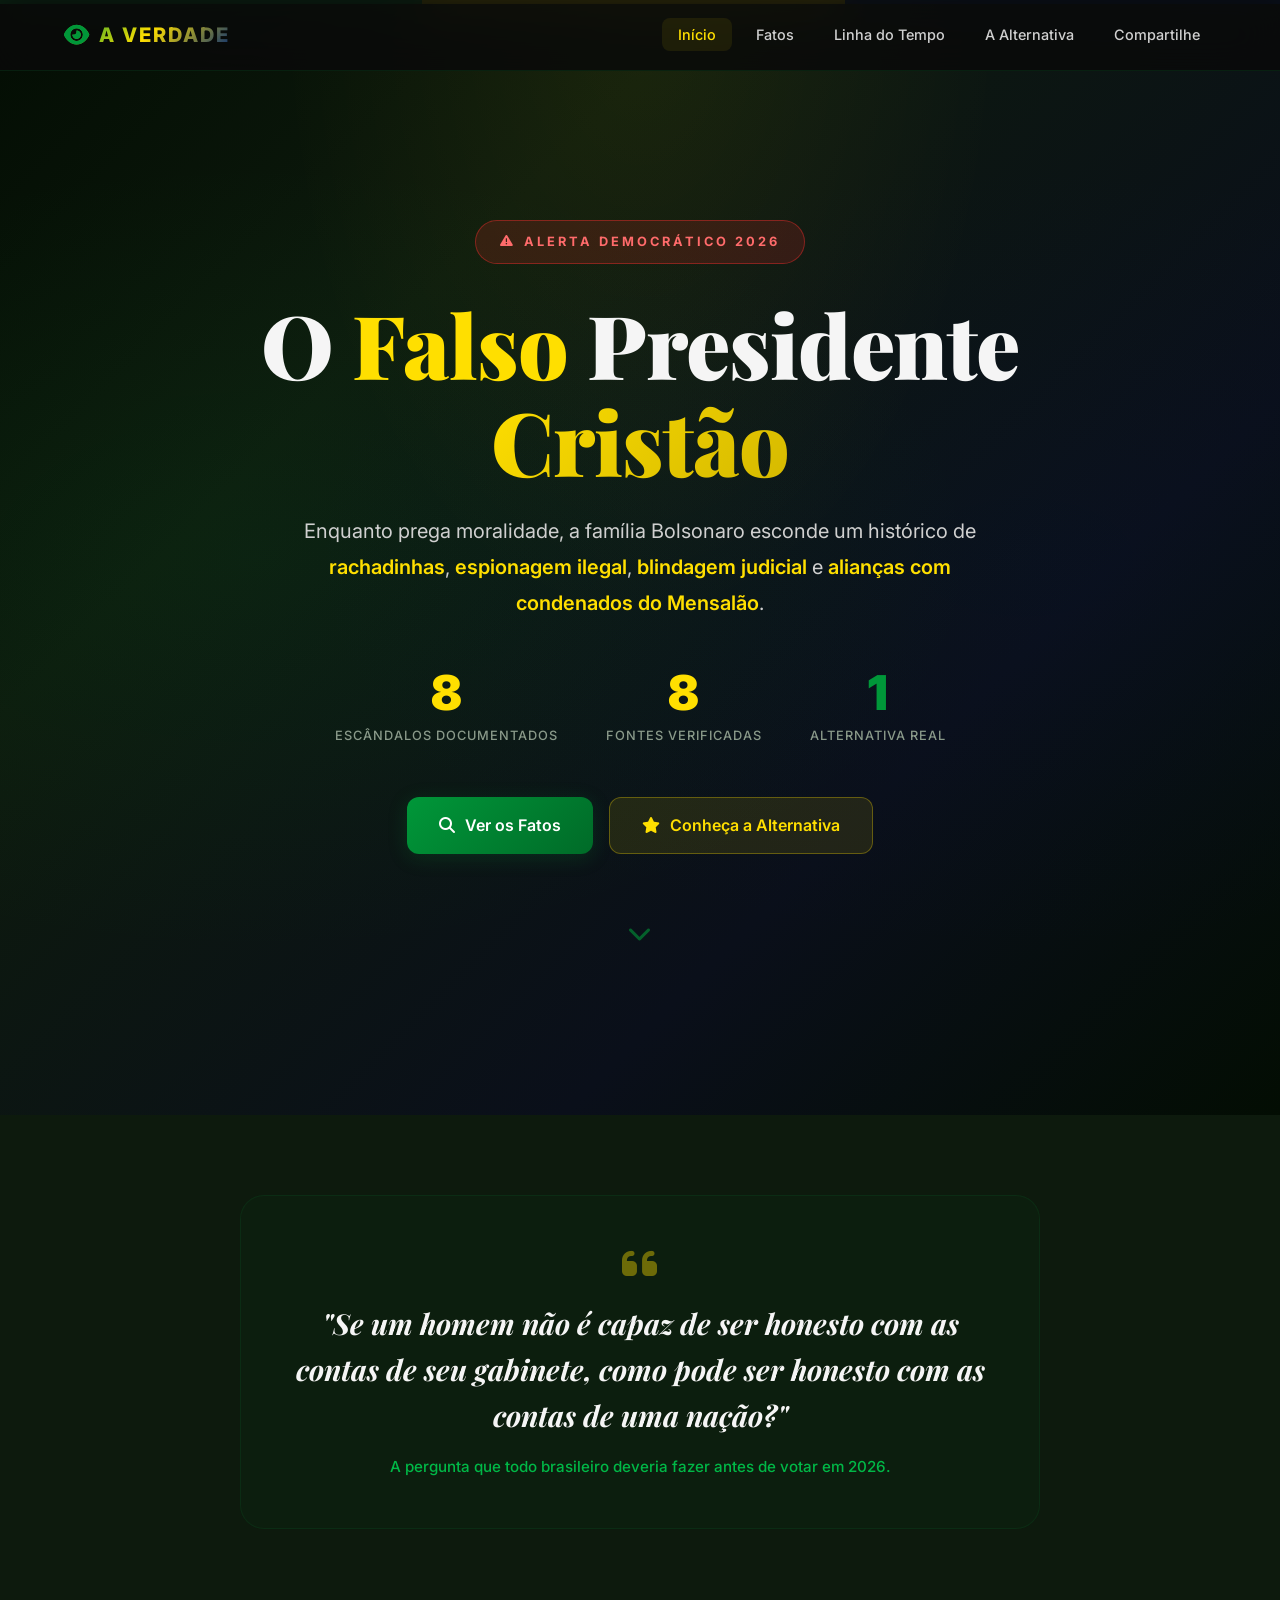
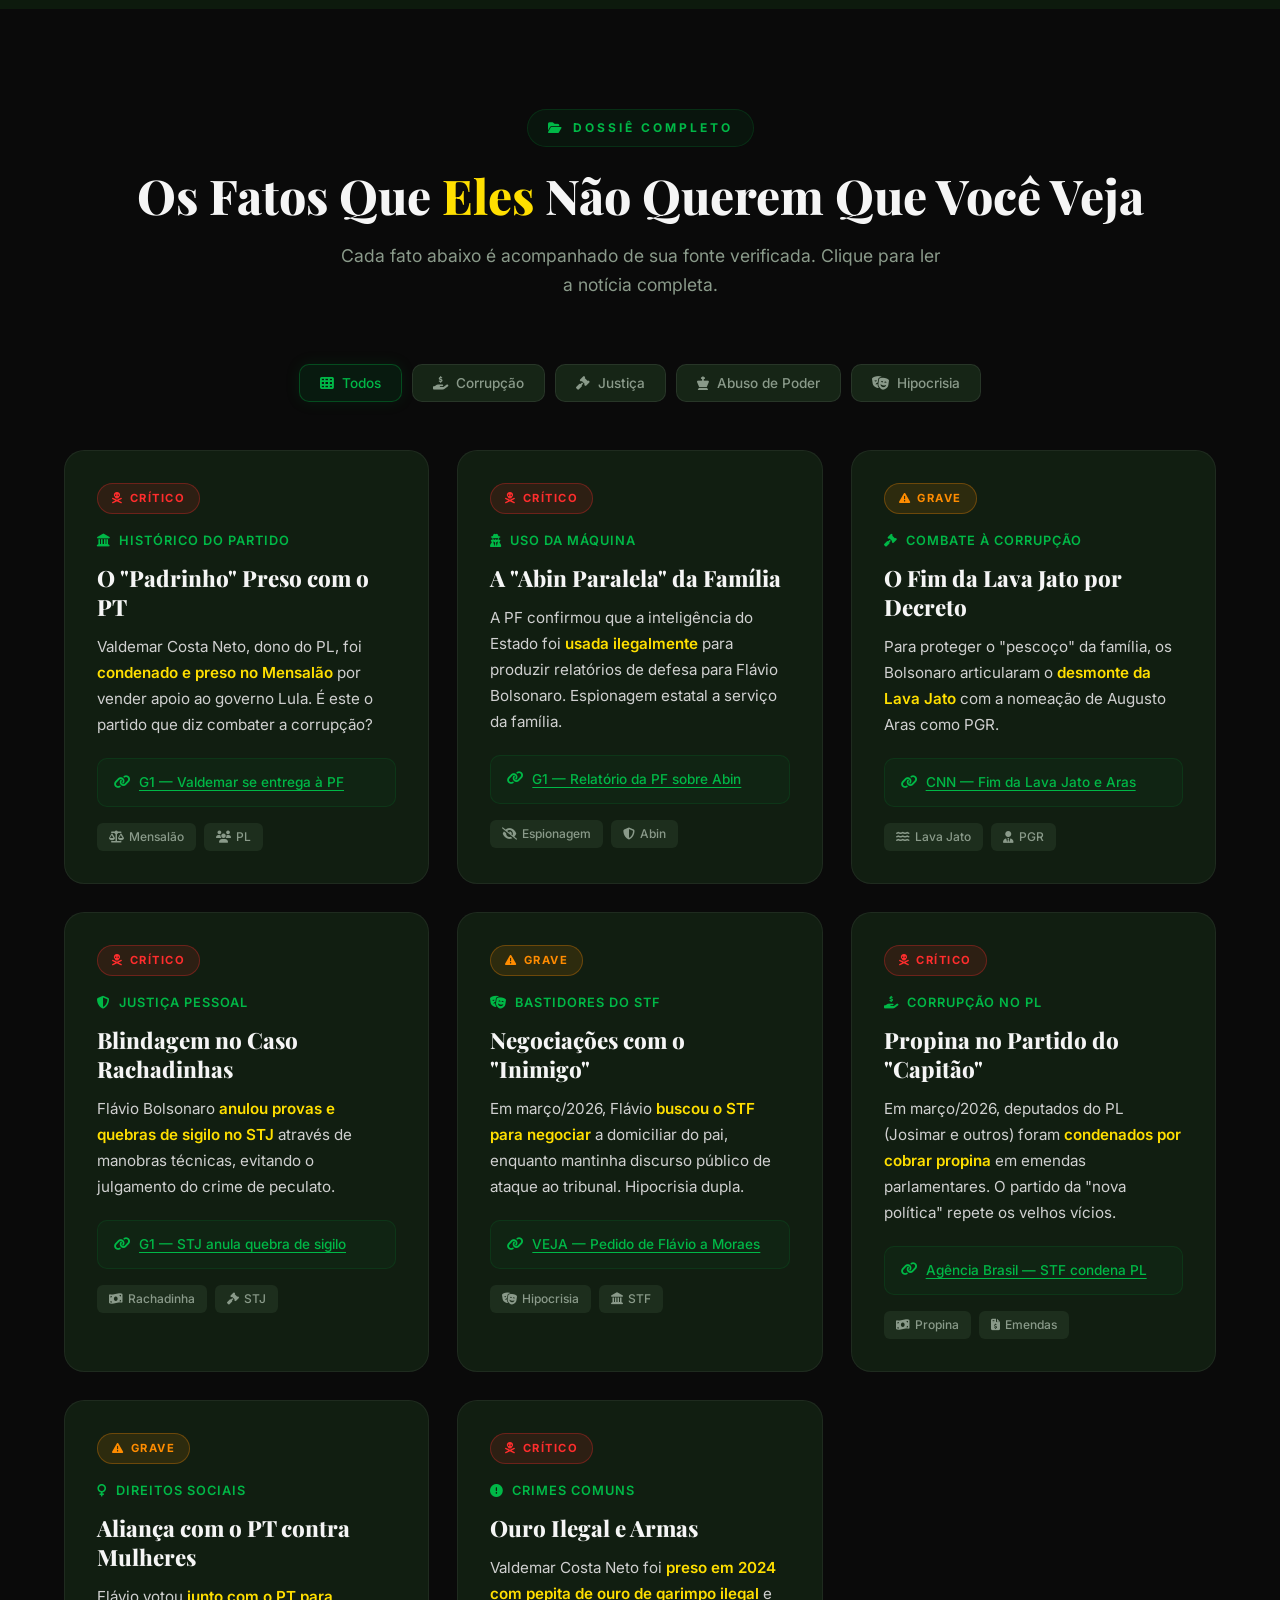
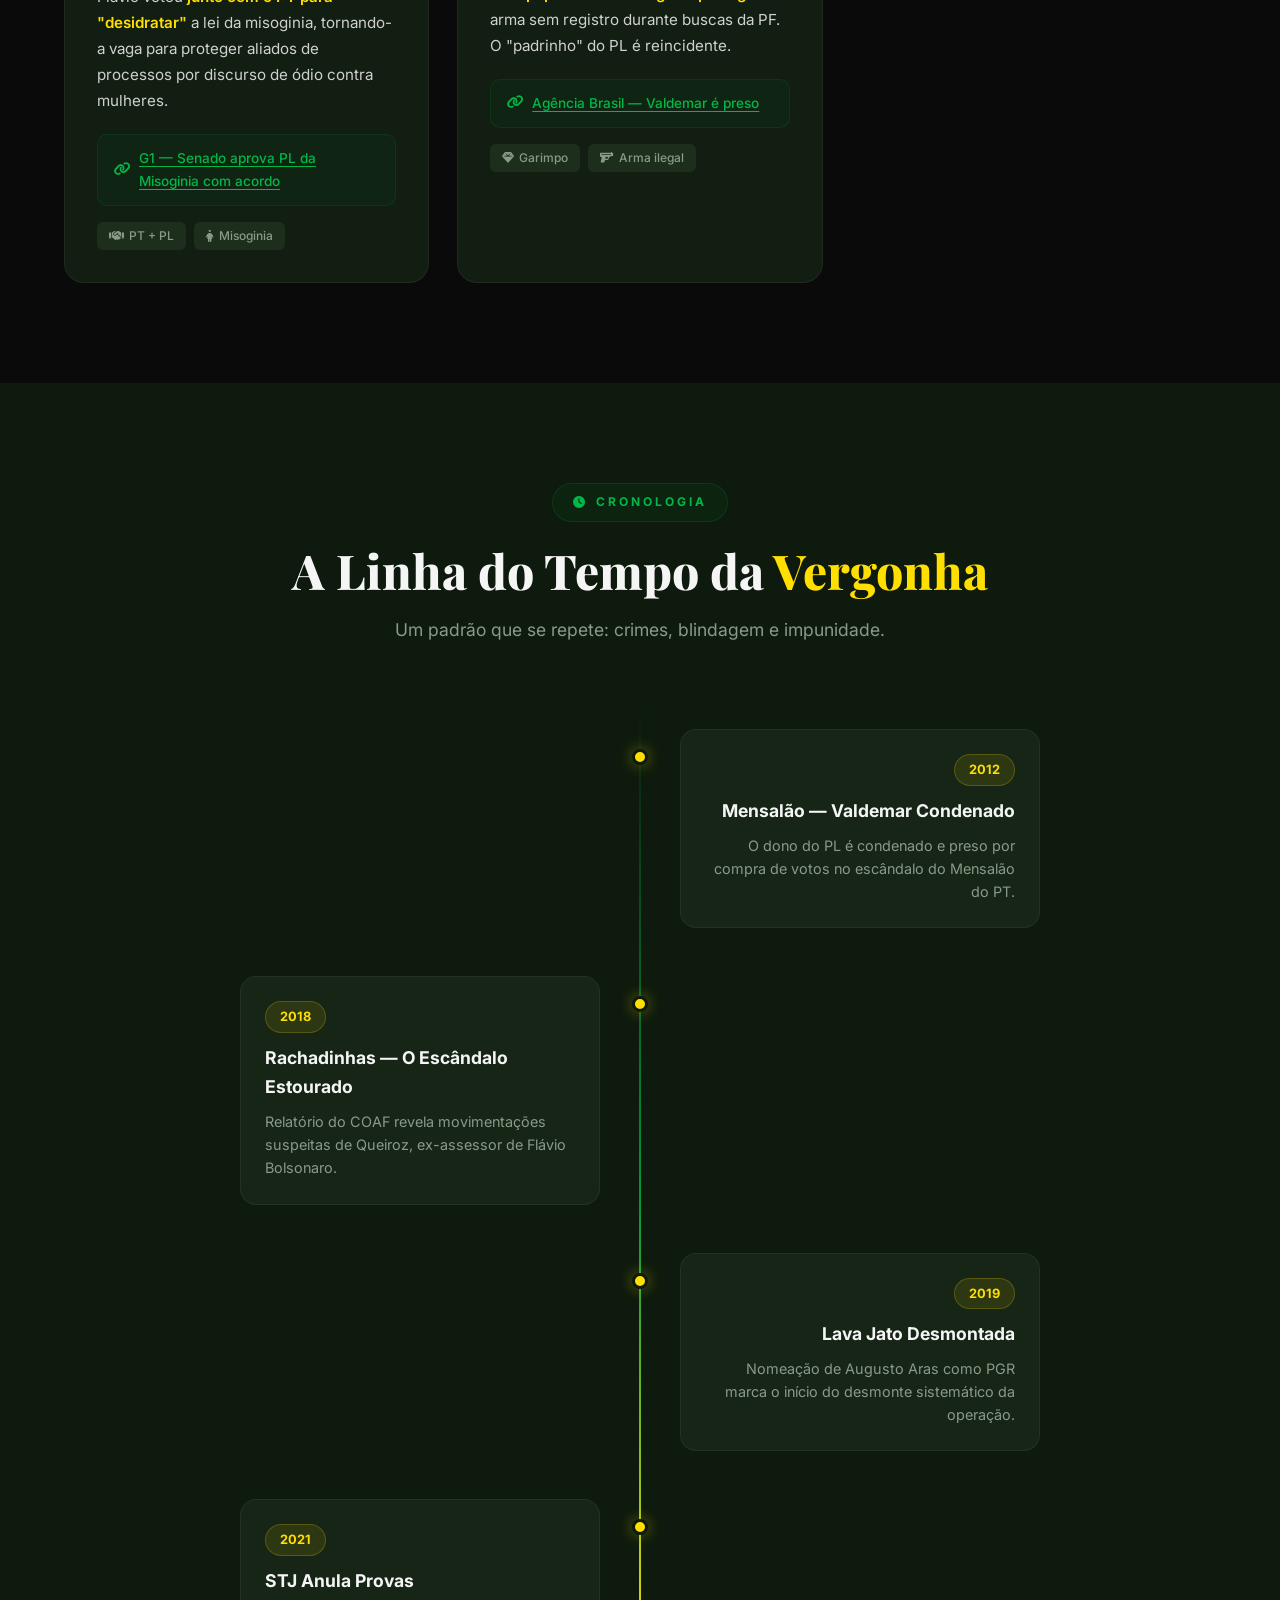
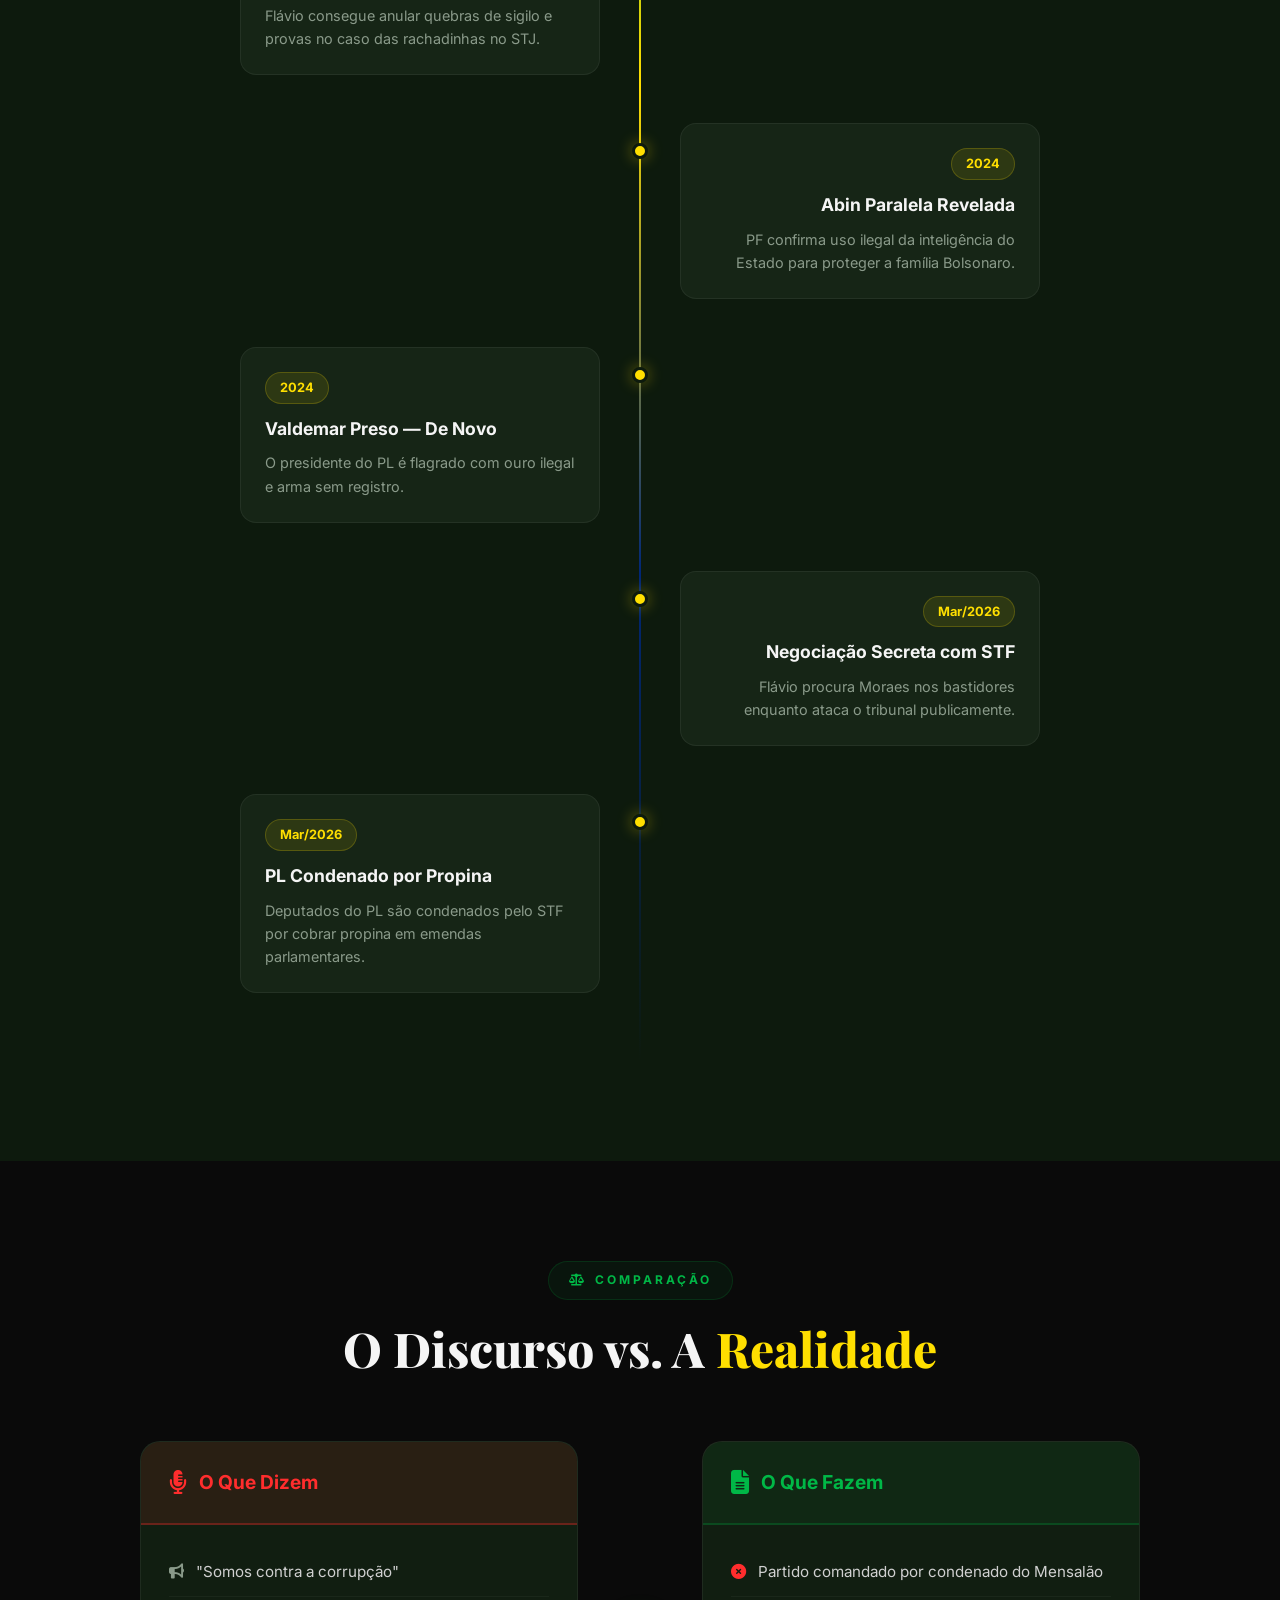
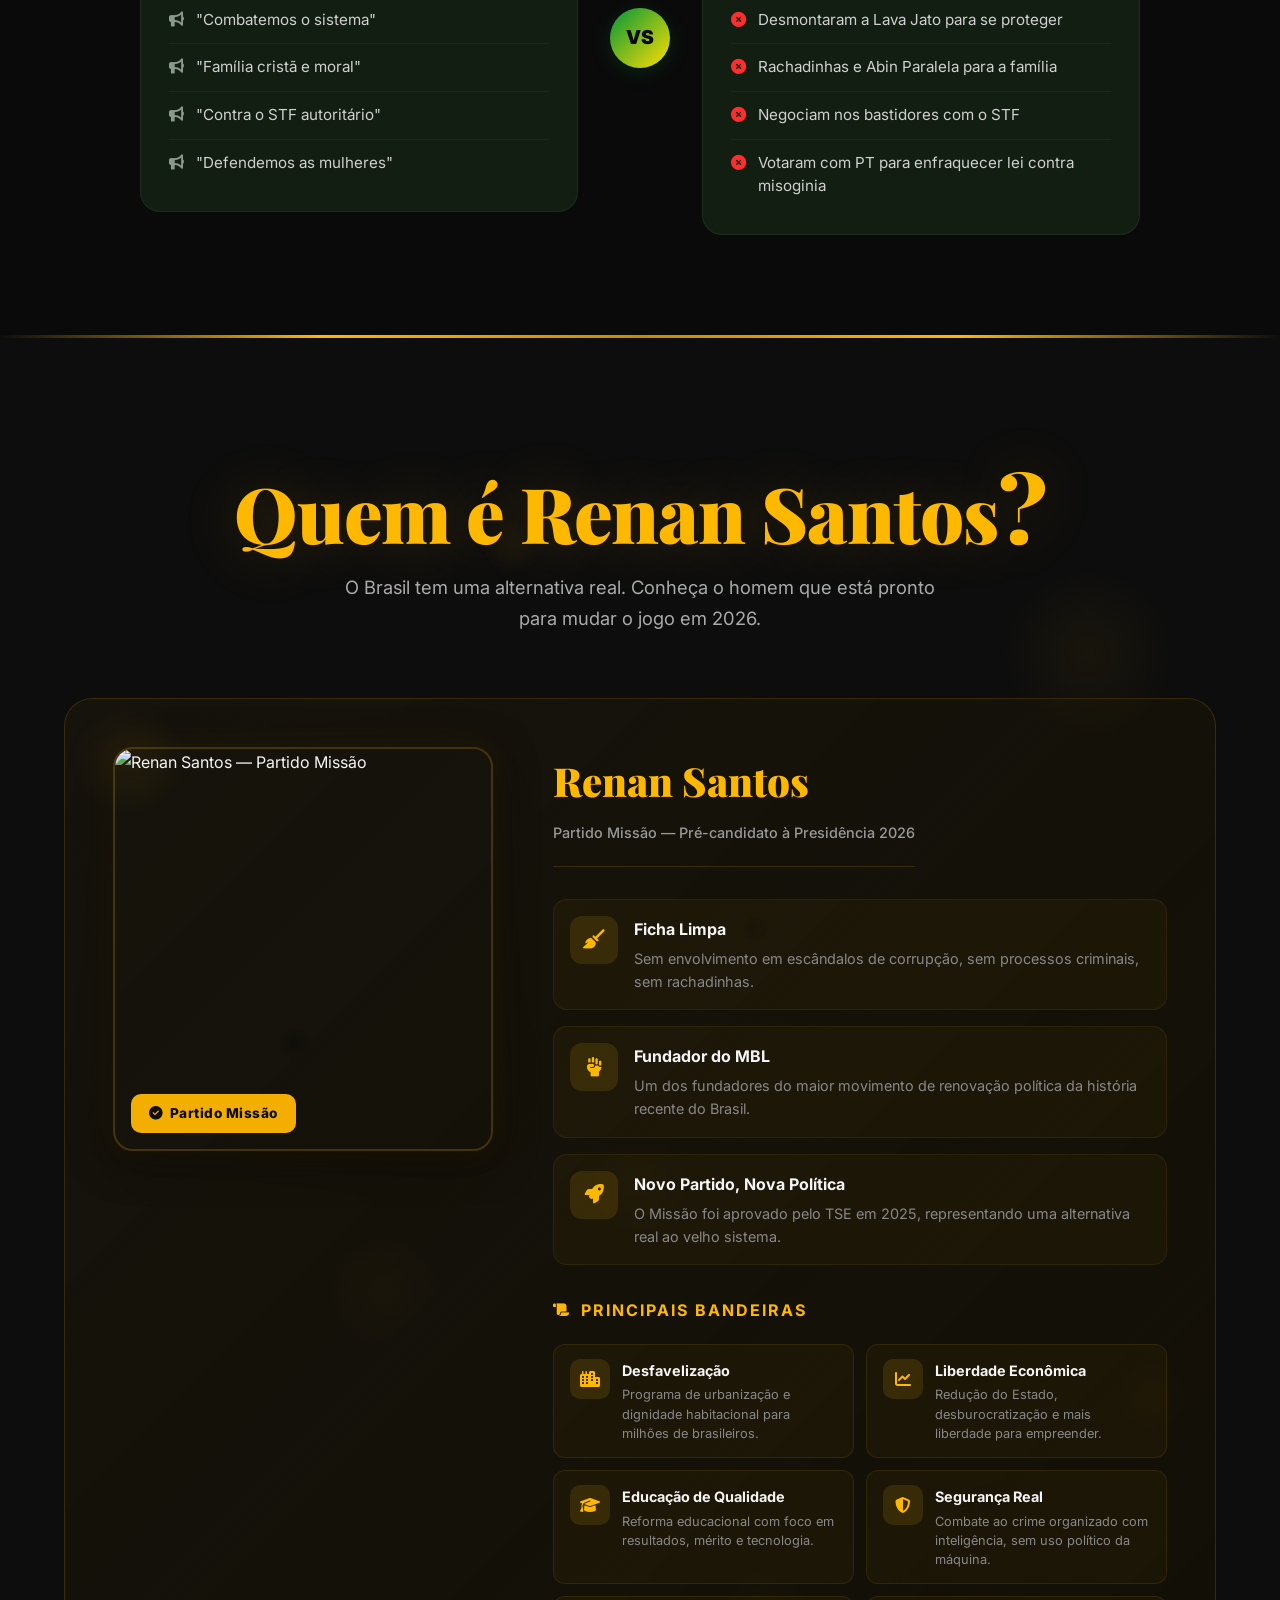
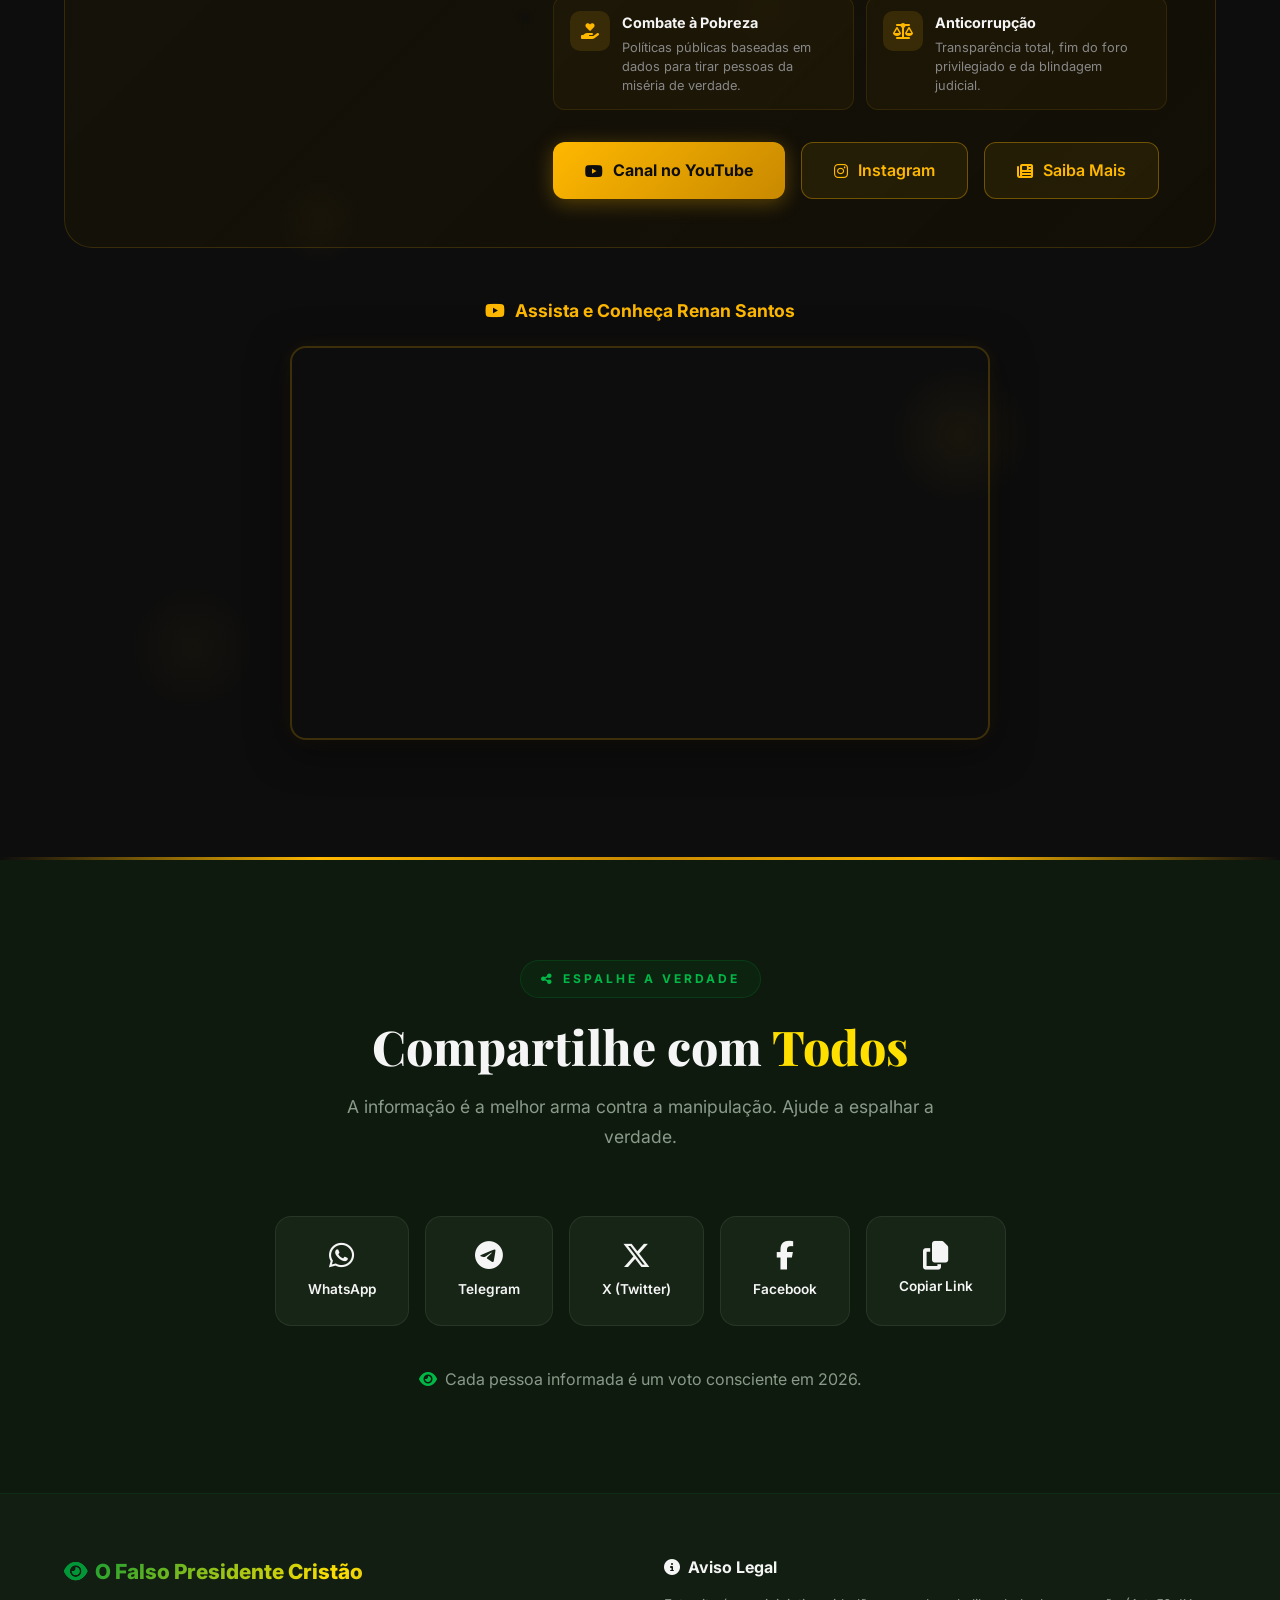
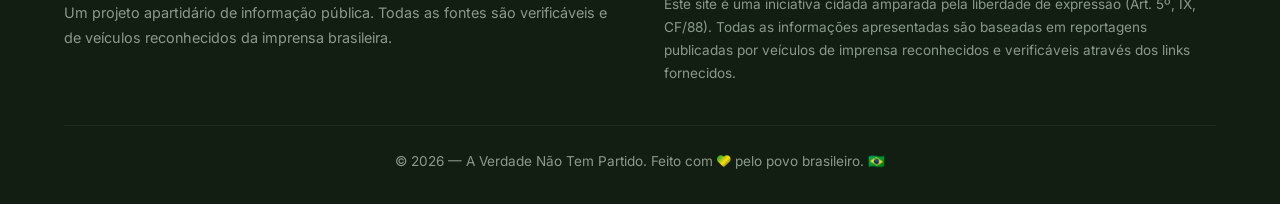
==== index.html @ 155a8fd6 "Add files via upload" ====
<!DOCTYPE html>
<html lang="pt-BR">
<head>
    <meta charset="UTF-8">
    <meta name="viewport" content="width=device-width, initial-scale=1.0">
    <title>O Falso Presidente Cristão — A Verdade sobre Flávio Bolsonaro</title>
    <meta name="description" content="Conheça os fatos, notícias e inconsistências de Flávio Bolsonaro. Descubra a alternativa real para 2026.">
    
    <!-- Fonts -->
    <link rel="preconnect" href="https://fonts.googleapis.com">
    <link rel="preconnect" href="https://fonts.gstatic.com" crossorigin>
    <link href="https://fonts.googleapis.com/css2?family=Inter:wght@300;400;500;600;700;800;900&family=Playfair+Display:wght@700;800;900&display=swap" rel="stylesheet">
    
    <!-- Font Awesome -->
    <link rel="stylesheet" href="https://cdn.jsdelivr.net/npm/@fortawesome/fontawesome-free@6.4.0/css/all.min.css">
    
    <!-- AOS Animations -->
    <link rel="stylesheet" href="https://cdn.jsdelivr.net/npm/aos@2.3.4/dist/aos.css">
    
    <link rel="stylesheet" href="css/style.css">
</head>
<body>

    <!-- NAVBAR -->
    <nav id="navbar">
        <div class="nav-container">
            <a href="#hero" class="nav-logo">
                <i class="fas fa-eye"></i> A VERDADE
            </a>
            <button class="nav-toggle" id="navToggle" aria-label="Menu">
                <span></span><span></span><span></span>
            </button>
            <ul class="nav-links" id="navLinks">
                <li><a href="#hero">Início</a></li>
                <li><a href="#fatos">Fatos</a></li>
                <li><a href="#timeline">Linha do Tempo</a></li>
                <li><a href="#alternativa">A Alternativa</a></li>
                <li><a href="#compartilhe">Compartilhe</a></li>
            </ul>
        </div>
    </nav>

    <!-- HERO -->
    <section id="hero">
        <div class="hero-overlay"></div>
        <div class="hero-particles" id="particles"></div>
        <div class="hero-content" data-aos="fade-up" data-aos-duration="1000">
            <span class="hero-badge">
                <i class="fas fa-exclamation-triangle"></i> ALERTA DEMOCRÁTICO 2026
            </span>
            <h1 class="hero-title">
                O <span class="highlight">Falso</span> Presidente<br>
                <span class="highlight-alt">Cristão</span>
            </h1>
            <p class="hero-subtitle">
                Enquanto prega moralidade, a família Bolsonaro esconde um histórico de 
                <strong>rachadinhas</strong>, <strong>espionagem ilegal</strong>, <strong>blindagem judicial</strong> 
                e <strong>alianças com condenados do Mensalão</strong>.
            </p>
            <div class="hero-stats">
                <div class="stat-item" data-aos="fade-up" data-aos-delay="200">
                    <span class="stat-number" data-count="8">0</span>
                    <span class="stat-label">Escândalos Documentados</span>
                </div>
                <div class="stat-item" data-aos="fade-up" data-aos-delay="400">
                    <span class="stat-number" data-count="8">0</span>
                    <span class="stat-label">Fontes Verificadas</span>
                </div>
                <div class="stat-item" data-aos="fade-up" data-aos-delay="600">
                    <span class="stat-number special">1</span>
                    <span class="stat-label">Alternativa Real</span>
                </div>
            </div>
            <div class="hero-cta">
                <a href="#fatos" class="btn btn-primary">
                    <i class="fas fa-search"></i> Ver os Fatos
                </a>
                <a href="#alternativa" class="btn btn-secondary">
                    <i class="fas fa-star"></i> Conheça a Alternativa
                </a>
            </div>
            <div class="scroll-indicator">
                <i class="fas fa-chevron-down"></i>
            </div>
        </div>
    </section>

    <!-- QUOTE / IMPACTO -->
    <section id="impacto" class="section-dark">
        <div class="container">
            <div class="impact-quote" data-aos="zoom-in">
                <i class="fas fa-quote-left quote-icon"></i>
                <blockquote>
                    "Se um homem não é capaz de ser honesto com as contas de seu gabinete, 
                    como pode ser honesto com as contas de uma nação?"
                </blockquote>
                <p class="quote-context">A pergunta que todo brasileiro deveria fazer antes de votar em 2026.</p>
            </div>
        </div>
    </section>

    <!-- FATOS / DENÚNCIAS -->
    <section id="fatos">
        <div class="container">
            <div class="section-header" data-aos="fade-up">
                <span class="section-tag"><i class="fas fa-folder-open"></i> DOSSIÊ COMPLETO</span>
                <h2 class="section-title">Os Fatos Que <span class="highlight">Eles</span> Não Querem Que Você Veja</h2>
                <p class="section-desc">Cada fato abaixo é acompanhado de sua fonte verificada. Clique para ler a notícia completa.</p>
            </div>

            <!-- Filtros -->
            <div class="filter-bar" data-aos="fade-up" data-aos-delay="100">
                <button class="filter-btn active" data-filter="all">
                    <i class="fas fa-th"></i> Todos
                </button>
                <button class="filter-btn" data-filter="corrupcao">
                    <i class="fas fa-hand-holding-usd"></i> Corrupção
                </button>
                <button class="filter-btn" data-filter="justica">
                    <i class="fas fa-gavel"></i> Justiça
                </button>
                <button class="filter-btn" data-filter="poder">
                    <i class="fas fa-chess-king"></i> Abuso de Poder
                </button>
                <button class="filter-btn" data-filter="hipocrisia">
                    <i class="fas fa-masks-theater"></i> Hipocrisia
                </button>
            </div>

            <!-- Cards de Notícias -->
            <div class="news-grid">

                <!-- Card 1 -->
                <article class="news-card" data-category="corrupcao" data-aos="fade-up" data-aos-delay="100">
                    <div class="card-severity severity-critical">
                        <i class="fas fa-skull-crossbones"></i> CRÍTICO
                    </div>
                    <div class="card-category">
                        <i class="fas fa-landmark"></i> Histórico do Partido
                    </div>
                    <h3 class="card-title">O "Padrinho" Preso com o PT</h3>
                    <p class="card-body">
                        Valdemar Costa Neto, dono do PL, foi <strong>condenado e preso no Mensalão</strong> 
                        por vender apoio ao governo Lula. É este o partido que diz combater a corrupção?
                    </p>
                    <div class="card-evidence">
                        <i class="fas fa-link"></i>
                        <a href="https://g1.globo.com/politica/mensalao/noticia/2013/11/valdemar-costa-neto-se-entrega-a-policia-federal.html" target="_blank" rel="noopener">
                            G1 — Valdemar se entrega à PF
                        </a>
                    </div>
                    <div class="card-footer">
                        <span class="card-tag"><i class="fas fa-balance-scale"></i> Mensalão</span>
                        <span class="card-tag"><i class="fas fa-users"></i> PL</span>
                    </div>
                </article>

                <!-- Card 2 -->
                <article class="news-card" data-category="poder" data-aos="fade-up" data-aos-delay="200">
                    <div class="card-severity severity-critical">
                        <i class="fas fa-skull-crossbones"></i> CRÍTICO
                    </div>
                    <div class="card-category">
                        <i class="fas fa-user-secret"></i> Uso da Máquina
                    </div>
                    <h3 class="card-title">A "Abin Paralela" da Família</h3>
                    <p class="card-body">
                        A PF confirmou que a inteligência do Estado foi <strong>usada ilegalmente</strong> 
                        para produzir relatórios de defesa para Flávio Bolsonaro. Espionagem estatal a serviço da família.
                    </p>
                    <div class="card-evidence">
                        <i class="fas fa-link"></i>
                        <a href="https://g1.globo.com/politica/noticia/2024/01/25/abin-paralela-pf-confirma-relatorio-sobre-flavio-bolsonaro.ghtml" target="_blank" rel="noopener">
                            G1 — Relatório da PF sobre Abin
                        </a>
                    </div>
                    <div class="card-footer">
                        <span class="card-tag"><i class="fas fa-eye-slash"></i> Espionagem</span>
                        <span class="card-tag"><i class="fas fa-shield-alt"></i> Abin</span>
                    </div>
                </article>

                <!-- Card 3 -->
                <article class="news-card" data-category="justica" data-aos="fade-up" data-aos-delay="300">
                    <div class="card-severity severity-high">
                        <i class="fas fa-exclamation-triangle"></i> GRAVE
                    </div>
                    <div class="card-category">
                        <i class="fas fa-gavel"></i> Combate à Corrupção
                    </div>
                    <h3 class="card-title">O Fim da Lava Jato por Decreto</h3>
                    <p class="card-body">
                        Para proteger o "pescoço" da família, os Bolsonaro articularam o 
                        <strong>desmonte da Lava Jato</strong> com a nomeação de Augusto Aras como PGR.
                    </p>
                    <div class="card-evidence">
                        <i class="fas fa-link"></i>
                        <a href="https://www.cnnbrasil.com.br/politica/lava-jato-augusto-aras-fim-operacao/" target="_blank" rel="noopener">
                            CNN — Fim da Lava Jato e Aras
                        </a>
                    </div>
                    <div class="card-footer">
                        <span class="card-tag"><i class="fas fa-water"></i> Lava Jato</span>
                        <span class="card-tag"><i class="fas fa-user-tie"></i> PGR</span>
                    </div>
                </article>

                <!-- Card 4 -->
                <article class="news-card" data-category="justica" data-aos="fade-up" data-aos-delay="100">
                    <div class="card-severity severity-critical">
                        <i class="fas fa-skull-crossbones"></i> CRÍTICO
                    </div>
                    <div class="card-category">
                        <i class="fas fa-shield-alt"></i> Justiça Pessoal
                    </div>
                    <h3 class="card-title">Blindagem no Caso Rachadinhas</h3>
                    <p class="card-body">
                        Flávio Bolsonaro <strong>anulou provas e quebras de sigilo no STJ</strong> 
                        através de manobras técnicas, evitando o julgamento do crime de peculato.
                    </p>
                    <div class="card-evidence">
                        <i class="fas fa-link"></i>
                        <a href="https://g1.globo.com/politica/noticia/2021/06/stj-anula-quebra-de-sigilo-bancario-de-flavio-bolsonaro.ghtml" target="_blank" rel="noopener">
                            G1 — STJ anula quebra de sigilo
                        </a>
                    </div>
                    <div class="card-footer">
                        <span class="card-tag"><i class="fas fa-money-bill-wave"></i> Rachadinha</span>
                        <span class="card-tag"><i class="fas fa-gavel"></i> STJ</span>
                    </div>
                </article>

                <!-- Card 5 -->
                <article class="news-card" data-category="hipocrisia" data-aos="fade-up" data-aos-delay="200">
                    <div class="card-severity severity-high">
                        <i class="fas fa-exclamation-triangle"></i> GRAVE
                    </div>
                    <div class="card-category">
                        <i class="fas fa-theater-masks"></i> Bastidores do STF
                    </div>
                    <h3 class="card-title">Negociações com o "Inimigo"</h3>
                    <p class="card-body">
                        Em março/2026, Flávio <strong>buscou o STF para negociar</strong> a domiciliar do pai, 
                        enquanto mantinha discurso público de ataque ao tribunal. Hipocrisia dupla.
                    </p>
                    <div class="card-evidence">
                        <i class="fas fa-link"></i>
                        <a href="https://veja.abril.com.br/politica/flavio-bolsonaro-pedido-moraes-domiciliar" target="_blank" rel="noopener">
                            VEJA — Pedido de Flávio a Moraes
                        </a>
                    </div>
                    <div class="card-footer">
                        <span class="card-tag"><i class="fas fa-masks-theater"></i> Hipocrisia</span>
                        <span class="card-tag"><i class="fas fa-landmark"></i> STF</span>
                    </div>
                </article>

                <!-- Card 6 -->
                <article class="news-card" data-category="corrupcao" data-aos="fade-up" data-aos-delay="300">
                    <div class="card-severity severity-critical">
                        <i class="fas fa-skull-crossbones"></i> CRÍTICO
                    </div>
                    <div class="card-category">
                        <i class="fas fa-hand-holding-usd"></i> Corrupção no PL
                    </div>
                    <h3 class="card-title">Propina no Partido do "Capitão"</h3>
                    <p class="card-body">
                        Em março/2026, deputados do PL (Josimar e outros) foram <strong>condenados por cobrar propina</strong> 
                        em emendas parlamentares. O partido da "nova política" repete os velhos vícios.
                    </p>
                    <div class="card-evidence">
                        <i class="fas fa-link"></i>
                        <a href="https://agenciabrasil.ebc.com.br/politica/noticia/2026-03/stf-condena-deputados-pl-propina" target="_blank" rel="noopener">
                            Agência Brasil — STF condena PL
                        </a>
                    </div>
                    <div class="card-footer">
                        <span class="card-tag"><i class="fas fa-money-bill-wave"></i> Propina</span>
                        <span class="card-tag"><i class="fas fa-file-invoice-dollar"></i> Emendas</span>
                    </div>
                </article>

                <!-- Card 7 -->
                <article class="news-card" data-category="hipocrisia" data-aos="fade-up" data-aos-delay="100">
                    <div class="card-severity severity-high">
                        <i class="fas fa-exclamation-triangle"></i> GRAVE
                    </div>
                    <div class="card-category">
                        <i class="fas fa-venus"></i> Direitos Sociais
                    </div>
                    <h3 class="card-title">Aliança com o PT contra Mulheres</h3>
                    <p class="card-body">
                        Flávio votou <strong>junto com o PT para "desidratar"</strong> a lei da misoginia, 
                        tornando-a vaga para proteger aliados de processos por discurso de ódio contra mulheres.
                    </p>
                    <div class="card-evidence">
                        <i class="fas fa-link"></i>
                        <a href="https://g1.globo.com/politica/noticia/2026/03/senado-aprova-pl-misoginia-acordo.ghtml" target="_blank" rel="noopener">
                            G1 — Senado aprova PL da Misoginia com acordo
                        </a>
                    </div>
                    <div class="card-footer">
                        <span class="card-tag"><i class="fas fa-handshake"></i> PT + PL</span>
                        <span class="card-tag"><i class="fas fa-female"></i> Misoginia</span>
                    </div>
                </article>

                <!-- Card 8 -->
                <article class="news-card" data-category="corrupcao" data-aos="fade-up" data-aos-delay="200">
                    <div class="card-severity severity-critical">
                        <i class="fas fa-skull-crossbones"></i> CRÍTICO
                    </div>
                    <div class="card-category">
                        <i class="fas fa-exclamation-circle"></i> Crimes Comuns
                    </div>
                    <h3 class="card-title">Ouro Ilegal e Armas</h3>
                    <p class="card-body">
                        Valdemar Costa Neto foi <strong>preso em 2024 com pepita de ouro de garimpo ilegal</strong> 
                        e arma sem registro durante buscas da PF. O "padrinho" do PL é reincidente.
                    </p>
                    <div class="card-evidence">
                        <i class="fas fa-link"></i>
                        <a href="https://agenciabrasil.ebc.com.br/politica/noticia/2024/valdemar-costa-neto-preso-ouro-arma" target="_blank" rel="noopener">
                            Agência Brasil — Valdemar é preso
                        </a>
                    </div>
                    <div class="card-footer">
                        <span class="card-tag"><i class="fas fa-gem"></i> Garimpo</span>
                        <span class="card-tag"><i class="fas fa-gun"></i> Arma ilegal</span>
                    </div>
                </article>

            </div>
        </div>
    </section>

    <!-- LINHA DO TEMPO -->
    <section id="timeline" class="section-dark">
        <div class="container">
            <div class="section-header" data-aos="fade-up">
                <span class="section-tag"><i class="fas fa-clock"></i> CRONOLOGIA</span>
                <h2 class="section-title">A Linha do Tempo da <span class="highlight">Vergonha</span></h2>
                <p class="section-desc">Um padrão que se repete: crimes, blindagem e impunidade.</p>
            </div>

            <div class="timeline">
                <div class="timeline-item" data-aos="fade-right">
                    <div class="timeline-marker"></div>
                    <div class="timeline-content">
                        <span class="timeline-date">2012</span>
                        <h4>Mensalão — Valdemar Condenado</h4>
                        <p>O dono do PL é condenado e preso por compra de votos no escândalo do Mensalão do PT.</p>
                    </div>
                </div>
                <div class="timeline-item" data-aos="fade-left">
                    <div class="timeline-marker"></div>
                    <div class="timeline-content">
                        <span class="timeline-date">2018</span>
                        <h4>Rachadinhas — O Escândalo Estourado</h4>
                        <p>Relatório do COAF revela movimentações suspeitas de Queiroz, ex-assessor de Flávio Bolsonaro.</p>
                    </div>
                </div>
                <div class="timeline-item" data-aos="fade-right">
                    <div class="timeline-marker"></div>
                    <div class="timeline-content">
                        <span class="timeline-date">2019</span>
                        <h4>Lava Jato Desmontada</h4>
                        <p>Nomeação de Augusto Aras como PGR marca o início do desmonte sistemático da operação.</p>
                    </div>
                </div>
                <div class="timeline-item" data-aos="fade-left">
                    <div class="timeline-marker"></div>
                    <div class="timeline-content">
                        <span class="timeline-date">2021</span>
                        <h4>STJ Anula Provas</h4>
                        <p>Flávio consegue anular quebras de sigilo e provas no caso das rachadinhas no STJ.</p>
                    </div>
                </div>
                <div class="timeline-item" data-aos="fade-right">
                    <div class="timeline-marker"></div>
                    <div class="timeline-content">
                        <span class="timeline-date">2024</span>
                        <h4>Abin Paralela Revelada</h4>
                        <p>PF confirma uso ilegal da inteligência do Estado para proteger a família Bolsonaro.</p>
                    </div>
                </div>
                <div class="timeline-item" data-aos="fade-left">
                    <div class="timeline-marker"></div>
                    <div class="timeline-content">
                        <span class="timeline-date">2024</span>
                        <h4>Valdemar Preso — De Novo</h4>
                        <p>O presidente do PL é flagrado com ouro ilegal e arma sem registro.</p>
                    </div>
                </div>
                <div class="timeline-item" data-aos="fade-right">
                    <div class="timeline-marker"></div>
                    <div class="timeline-content">
                        <span class="timeline-date">Mar/2026</span>
                        <h4>Negociação Secreta com STF</h4>
                        <p>Flávio procura Moraes nos bastidores enquanto ataca o tribunal publicamente.</p>
                    </div>
                </div>
                <div class="timeline-item" data-aos="fade-left">
                    <div class="timeline-marker"></div>
                    <div class="timeline-content">
                        <span class="timeline-date">Mar/2026</span>
                        <h4>PL Condenado por Propina</h4>
                        <p>Deputados do PL são condenados pelo STF por cobrar propina em emendas parlamentares.</p>
                    </div>
                </div>
            </div>
        </div>
    </section>

    <!-- CONTRASTE / COMPARAÇÃO -->
    <section id="contraste">
        <div class="container">
            <div class="section-header" data-aos="fade-up">
                <span class="section-tag"><i class="fas fa-balance-scale"></i> COMPARAÇÃO</span>
                <h2 class="section-title">O Discurso vs. A <span class="highlight">Realidade</span></h2>
            </div>

            <div class="comparison-grid">
                <div class="comparison-card" data-aos="fade-right">
                    <div class="comparison-header bad">
                        <i class="fas fa-microphone-alt"></i>
                        <h3>O Que Dizem</h3>
                    </div>
                    <ul class="comparison-list">
                        <li><i class="fas fa-bullhorn"></i> "Somos contra a corrupção"</li>
                        <li><i class="fas fa-bullhorn"></i> "Combatemos o sistema"</li>
                        <li><i class="fas fa-bullhorn"></i> "Família cristã e moral"</li>
                        <li><i class="fas fa-bullhorn"></i> "Contra o STF autoritário"</li>
                        <li><i class="fas fa-bullhorn"></i> "Defendemos as mulheres"</li>
                    </ul>
                </div>
                <div class="comparison-vs" data-aos="zoom-in">
                    <span>VS</span>
                </div>
                <div class="comparison-card" data-aos="fade-left">
                    <div class="comparison-header good">
                        <i class="fas fa-file-alt"></i>
                        <h3>O Que Fazem</h3>
                    </div>
                    <ul class="comparison-list reality">
                        <li><i class="fas fa-times-circle"></i> Partido comandado por condenado do Mensalão</li>
                        <li><i class="fas fa-times-circle"></i> Desmontaram a Lava Jato para se proteger</li>
                        <li><i class="fas fa-times-circle"></i> Rachadinhas e Abin Paralela para a família</li>
                        <li><i class="fas fa-times-circle"></i> Negociam nos bastidores com o STF</li>
                        <li><i class="fas fa-times-circle"></i> Votaram com PT para enfraquecer lei contra misoginia</li>
                    </ul>
                </div>
            </div>
        </div>
    </section>

    <!-- 🐆 A ALTERNATIVA — SEÇÃO ONÇA -->
    <section id="alternativa">
        <div class="container">

            <!-- Grande Pergunta -->
            <div class="big-question" data-aos="zoom-in" data-aos-duration="1000">
                <h2>Quem é Renan Santos<span class="question-mark">?</span></h2>
                <p>O Brasil tem uma alternativa real. Conheça o homem que está pronto para mudar o jogo em 2026.</p>
            </div>

            <!-- Showcase -->
            <div class="candidate-showcase" data-aos="fade-up" data-aos-delay="200">
                <div class="candidate-image">
                    <img src="https://sspark.genspark.ai/cfimages?u1=Ew3rm7BjOZQglgtCJoLsr4AbESvdJYcZ%2FozlGTuPpiZ5YELZU7T%2BME%2BgTjVSTMXus9x1w%2BmCeB9xdtc%2BZutavI1kBD9r42ETVHpQ1qA8P1LruAZ9O0W9DDa%2Bb1ieW6bhKUuNUCcDCUJuD3WubA%3D%3D&u2=M2M5e%2FKHCgflySWt&width=2560" alt="Renan Santos — Partido Missão" loading="lazy">
                    <div class="candidate-badge">
                        <i class="fas fa-check-circle"></i> Partido Missão
                    </div>
                </div>
                <div class="candidate-info">
                    <h3 class="candidate-name">Renan Santos</h3>
                    <span class="candidate-party">Partido Missão — Pré-candidato à Presidência 2026</span>
                    
                    <!-- Destaques -->
                    <div class="candidate-highlights">
                        <div class="highlight-item">
                            <div class="highlight-icon"><i class="fas fa-broom"></i></div>
                            <div>
                                <h4>Ficha Limpa</h4>
                                <p>Sem envolvimento em escândalos de corrupção, sem processos criminais, sem rachadinhas.</p>
                            </div>
                        </div>
                        <div class="highlight-item">
                            <div class="highlight-icon"><i class="fas fa-fist-raised"></i></div>
                            <div>
                                <h4>Fundador do MBL</h4>
                                <p>Um dos fundadores do maior movimento de renovação política da história recente do Brasil.</p>
                            </div>
                        </div>
                        <div class="highlight-item">
                            <div class="highlight-icon"><i class="fas fa-rocket"></i></div>
                            <div>
                                <h4>Novo Partido, Nova Política</h4>
                                <p>O Missão foi aprovado pelo TSE em 2025, representando uma alternativa real ao velho sistema.</p>
                            </div>
                        </div>
                    </div>

                    <!-- Propostas -->
                    <div class="candidate-proposals">
                        <h4><i class="fas fa-scroll"></i> Principais Bandeiras</h4>
                        <div class="proposals-grid">
                            <div class="proposal-item">
                                <div class="proposal-icon"><i class="fas fa-city"></i></div>
                                <div>
                                    <h5>Desfavelização</h5>
                                    <p>Programa de urbanização e dignidade habitacional para milhões de brasileiros.</p>
                                </div>
                            </div>
                            <div class="proposal-item">
                                <div class="proposal-icon"><i class="fas fa-chart-line"></i></div>
                                <div>
                                    <h5>Liberdade Econômica</h5>
                                    <p>Redução do Estado, desburocratização e mais liberdade para empreender.</p>
                                </div>
                            </div>
                            <div class="proposal-item">
                                <div class="proposal-icon"><i class="fas fa-graduation-cap"></i></div>
                                <div>
                                    <h5>Educação de Qualidade</h5>
                                    <p>Reforma educacional com foco em resultados, mérito e tecnologia.</p>
                                </div>
                            </div>
                            <div class="proposal-item">
                                <div class="proposal-icon"><i class="fas fa-shield-alt"></i></div>
                                <div>
                                    <h5>Segurança Real</h5>
                                    <p>Combate ao crime organizado com inteligência, sem uso político da máquina.</p>
                                </div>
                            </div>
                            <div class="proposal-item">
                                <div class="proposal-icon"><i class="fas fa-hand-holding-heart"></i></div>
                                <div>
                                    <h5>Combate à Pobreza</h5>
                                    <p>Políticas públicas baseadas em dados para tirar pessoas da miséria de verdade.</p>
                                </div>
                            </div>
                            <div class="proposal-item">
                                <div class="proposal-icon"><i class="fas fa-balance-scale"></i></div>
                                <div>
                                    <h5>Anticorrupção</h5>
                                    <p>Transparência total, fim do foro privilegiado e da blindagem judicial.</p>
                                </div>
                            </div>
                        </div>
                    </div>

                    <!-- CTAs -->
                    <div class="candidate-cta">
                        <a href="https://www.youtube.com/@RenanSantosMBL" target="_blank" rel="noopener" class="btn btn-onca">
                            <i class="fab fa-youtube"></i> Canal no YouTube
                        </a>
                        <a href="https://www.instagram.com/renansantossp/" target="_blank" rel="noopener" class="btn btn-outline-onca">
                            <i class="fab fa-instagram"></i> Instagram
                        </a>
                        <a href="https://www.gazetadopovo.com.br/ideias/quem-e-renan-santos-o-fundador-do-mbl-que-vai-concorrer-a-presidencia-da-republica/" target="_blank" rel="noopener" class="btn btn-outline-onca">
                            <i class="fas fa-newspaper"></i> Saiba Mais
                        </a>
                    </div>
                </div>
            </div>

            <!-- YouTube Embed -->
            <div class="youtube-section" data-aos="fade-up" data-aos-delay="300">
                <h4><i class="fab fa-youtube"></i> Assista e Conheça Renan Santos</h4>
                <div class="youtube-embed">
                    <iframe 
                        src="https://www.youtube.com/embed/TzSsYP2CBxE" 
                        title="Renan Santos — Entrevista IstoÉ" 
                        allow="accelerometer; autoplay; clipboard-write; encrypted-media; gyroscope; picture-in-picture" 
                        allowfullscreen
                        loading="lazy">
                    </iframe>
                </div>
            </div>

        </div>
        <div class="onca-bottom-border"></div>
    </section>

    <!-- COMPARTILHE -->
    <section id="compartilhe" class="section-dark">
        <div class="container">
            <div class="section-header" data-aos="fade-up">
                <span class="section-tag"><i class="fas fa-share-alt"></i> ESPALHE A VERDADE</span>
                <h2 class="section-title">Compartilhe com <span class="highlight">Todos</span></h2>
                <p class="section-desc">A informação é a melhor arma contra a manipulação. Ajude a espalhar a verdade.</p>
            </div>

            <div class="share-grid" data-aos="fade-up" data-aos-delay="200">
                <a href="#" class="share-btn whatsapp" id="shareWhatsapp">
                    <i class="fab fa-whatsapp"></i>
                    <span>WhatsApp</span>
                </a>
                <a href="#" class="share-btn telegram" id="shareTelegram">
                    <i class="fab fa-telegram-plane"></i>
                    <span>Telegram</span>
                </a>
                <a href="#" class="share-btn twitter" id="shareTwitter">
                    <i class="fab fa-x-twitter"></i>
                    <span>X (Twitter)</span>
                </a>
                <a href="#" class="share-btn facebook" id="shareFacebook">
                    <i class="fab fa-facebook-f"></i>
                    <span>Facebook</span>
                </a>
                <button class="share-btn copy-link" id="copyLink">
                    <i class="fas fa-copy"></i>
                    <span>Copiar Link</span>
                </button>
            </div>

            <div class="share-counter" data-aos="fade-up" data-aos-delay="400">
                <p><i class="fas fa-eye"></i> Cada pessoa informada é um voto consciente em 2026.</p>
            </div>
        </div>
    </section>

    <!-- FOOTER -->
    <footer id="footer">
        <div class="container">
            <div class="footer-content">
                <div class="footer-brand">
                    <h3><i class="fas fa-eye"></i> O Falso Presidente Cristão</h3>
                    <p>Um projeto apartidário de informação pública. Todas as fontes são verificáveis e de veículos reconhecidos da imprensa brasileira.</p>
                </div>
                <div class="footer-disclaimer">
                    <h4><i class="fas fa-info-circle"></i> Aviso Legal</h4>
                    <p>Este site é uma iniciativa cidadã amparada pela liberdade de expressão (Art. 5º, IX, CF/88). 
                    Todas as informações apresentadas são baseadas em reportagens publicadas por veículos de imprensa 
                    reconhecidos e verificáveis através dos links fornecidos.</p>
                </div>
            </div>
            <div class="footer-bottom">
                <p>&copy; 2026 — A Verdade Não Tem Partido. Feito com <i class="fas fa-heart heart-brasil"></i> pelo povo brasileiro. 🇧🇷</p>
            </div>
        </div>
    </footer>

    <!-- Scroll to top -->
    <button id="scrollTop" class="scroll-top" aria-label="Voltar ao topo">
        <i class="fas fa-arrow-up"></i>
    </button>

    <!-- AOS -->
    <script src="https://cdn.jsdelivr.net/npm/aos@2.3.4/dist/aos.js"></script>
    <script src="js/main.js"></script>
</body>
</html>
---- css/style.css ----
/* ===========================================
   O FALSO PRESIDENTE CRISTÃO
   Landing Page — Cores do Brasil 🇧🇷
   Seção Renan Santos — Tema Onça 🐆
   =========================================== */

/* ---- RESET & BASE ---- */
*, *::before, *::after {
    margin: 0;
    padding: 0;
    box-sizing: border-box;
}

:root {
    /* 🇧🇷 Cores do Brasil */
    --brasil-green: #009739;
    --brasil-green-light: #00B847;
    --brasil-green-dark: #006B28;
    --brasil-yellow: #FFDF00;
    --brasil-yellow-dark: #D4B800;
    --brasil-blue: #002776;
    --brasil-blue-light: #0040A8;
    --brasil-white: #FFFFFF;
    
    /* Accent (amarelo como destaque principal) */
    --gold: #FFDF00;
    --gold-light: #FFE84D;
    --gold-dark: #D4B800;
    --gold-glow: rgba(255, 223, 0, 0.3);
    
    /* 🐆 Onça — Seção Renan Santos */
    --onca-black: #0D0D0D;
    --onca-dark: #1A1200;
    --onca-gold: #FFB800;
    --onca-gold-light: #FFCC33;
    --onca-spot: #C88900;
    --onca-bg: #141005;
    
    /* Escuros */
    --black: #0A0A0A;
    --dark-1: #0D1A0D;
    --dark-2: #111E11;
    --dark-3: #162516;
    --dark-4: #1D2E1D;
    
    /* Texto */
    --text-white: #F5F5F5;
    --text-light: #D0D0D0;
    --text-muted: #8A9A8A;
    
    /* Severidades */
    --critical: #FF2D2D;
    --critical-bg: rgba(255, 45, 45, 0.12);
    --high: #FF8C00;
    --high-bg: rgba(255, 140, 0, 0.12);
    
    /* Positivo */
    --green: var(--brasil-green);
    --green-light: var(--brasil-green-light);
    --green-dark: var(--brasil-green-dark);
    --green-glow: rgba(0, 151, 57, 0.3);
    
    /* Gradientes */
    --gradient-brasil: linear-gradient(135deg, var(--brasil-green), var(--brasil-yellow), var(--brasil-blue));
    --gradient-gold: linear-gradient(135deg, var(--brasil-yellow), var(--gold-dark));
    --gradient-green: linear-gradient(135deg, var(--brasil-green), var(--brasil-green-dark));
    --gradient-hero: linear-gradient(135deg, #030D03 0%, #0D1A0D 30%, #0A0F1A 70%, #030D03 100%);
    
    /* Sombras */
    --shadow-sm: 0 2px 8px rgba(0, 0, 0, 0.3);
    --shadow-md: 0 4px 20px rgba(0, 0, 0, 0.4);
    --shadow-lg: 0 8px 40px rgba(0, 0, 0, 0.5);
    --shadow-gold: 0 4px 20px rgba(255, 223, 0, 0.2);
    --shadow-green: 0 4px 20px rgba(0, 151, 57, 0.2);
    
    /* Tipografia */
    --font-primary: 'Inter', -apple-system, BlinkMacSystemFont, sans-serif;
    --font-display: 'Playfair Display', Georgia, serif;
    
    /* Espaçamentos */
    --section-padding: 100px 0;
    --container-width: 1200px;
    
    /* Transições */
    --transition: all 0.3s ease;
    --transition-slow: all 0.6s ease;
}

html {
    scroll-behavior: smooth;
    font-size: 16px;
}

body {
    font-family: var(--font-primary);
    background-color: var(--black);
    color: var(--text-white);
    line-height: 1.7;
    overflow-x: hidden;
    -webkit-font-smoothing: antialiased;
}

a {
    text-decoration: none;
    color: inherit;
    transition: var(--transition);
}

img {
    max-width: 100%;
    height: auto;
    display: block;
}

.container {
    max-width: var(--container-width);
    margin: 0 auto;
    padding: 0 24px;
}

/* ---- NAVBAR ---- */
#navbar {
    position: fixed;
    top: 0;
    left: 0;
    right: 0;
    z-index: 1000;
    background: rgba(10, 10, 10, 0.85);
    backdrop-filter: blur(20px);
    -webkit-backdrop-filter: blur(20px);
    border-bottom: 1px solid rgba(0, 151, 57, 0.15);
    transition: var(--transition);
}

#navbar.scrolled {
    background: rgba(10, 10, 10, 0.95);
    border-bottom-color: rgba(0, 151, 57, 0.35);
    box-shadow: 0 2px 20px rgba(0, 0, 0, 0.5);
}

.nav-container {
    max-width: var(--container-width);
    margin: 0 auto;
    padding: 0 24px;
    display: flex;
    align-items: center;
    justify-content: space-between;
    height: 70px;
}

.nav-logo {
    font-weight: 800;
    font-size: 1.25rem;
    letter-spacing: 2px;
    display: flex;
    align-items: center;
    gap: 8px;
    background: var(--gradient-brasil);
    -webkit-background-clip: text;
    -webkit-text-fill-color: transparent;
    background-clip: text;
}

.nav-logo i {
    font-size: 1.4rem;
    -webkit-text-fill-color: var(--brasil-green);
}

.nav-links {
    display: flex;
    list-style: none;
    gap: 8px;
}

.nav-links a {
    padding: 8px 16px;
    font-size: 0.9rem;
    font-weight: 500;
    color: var(--text-light);
    border-radius: 8px;
    transition: var(--transition);
    position: relative;
}

.nav-links a:hover,
.nav-links a.active {
    color: var(--brasil-yellow);
    background: rgba(255, 223, 0, 0.08);
}

/* Hamburger */
.nav-toggle {
    display: none;
    flex-direction: column;
    gap: 5px;
    background: none;
    border: none;
    cursor: pointer;
    padding: 8px;
}

.nav-toggle span {
    width: 24px;
    height: 2px;
    background: var(--brasil-green);
    transition: var(--transition);
    border-radius: 2px;
}

.nav-toggle.active span:nth-child(1) {
    transform: rotate(45deg) translate(5px, 5px);
}

.nav-toggle.active span:nth-child(2) {
    opacity: 0;
}

.nav-toggle.active span:nth-child(3) {
    transform: rotate(-45deg) translate(5px, -5px);
}

/* ---- HERO ---- */
#hero {
    position: relative;
    min-height: 100vh;
    display: flex;
    align-items: center;
    justify-content: center;
    text-align: center;
    background: var(--gradient-hero);
    overflow: hidden;
}

.hero-overlay {
    position: absolute;
    inset: 0;
    background: 
        radial-gradient(ellipse at 20% 50%, rgba(0, 151, 57, 0.08) 0%, transparent 50%),
        radial-gradient(ellipse at 80% 50%, rgba(0, 39, 118, 0.06) 0%, transparent 50%),
        radial-gradient(ellipse at 50% 0%, rgba(255, 223, 0, 0.06) 0%, transparent 40%);
    pointer-events: none;
}

.hero-particles {
    position: absolute;
    inset: 0;
    pointer-events: none;
    overflow: hidden;
}

.particle {
    position: absolute;
    width: 3px;
    height: 3px;
    border-radius: 50%;
    opacity: 0;
    animation: float-particle 8s infinite;
}

.particle:nth-child(3n) { background: var(--brasil-green); }
.particle:nth-child(3n+1) { background: var(--brasil-yellow); }
.particle:nth-child(3n+2) { background: var(--brasil-blue-light); }

@keyframes float-particle {
    0% { opacity: 0; transform: translateY(100vh) scale(0); }
    10% { opacity: 0.6; }
    90% { opacity: 0.6; }
    100% { opacity: 0; transform: translateY(-10vh) scale(1); }
}

.hero-content {
    position: relative;
    z-index: 2;
    padding: 120px 24px 60px;
    max-width: 900px;
}

.hero-badge {
    display: inline-flex;
    align-items: center;
    gap: 8px;
    padding: 10px 24px;
    background: rgba(255, 45, 45, 0.15);
    border: 1px solid rgba(255, 45, 45, 0.4);
    color: #FF6B6B;
    font-size: 0.8rem;
    font-weight: 700;
    letter-spacing: 3px;
    text-transform: uppercase;
    border-radius: 50px;
    margin-bottom: 32px;
    animation: pulse-badge 2s ease-in-out infinite;
}

@keyframes pulse-badge {
    0%, 100% { box-shadow: 0 0 0 0 rgba(255, 45, 45, 0.3); }
    50% { box-shadow: 0 0 20px 5px rgba(255, 45, 45, 0.15); }
}

.hero-title {
    font-family: var(--font-display);
    font-size: clamp(2.8rem, 7vw, 5.5rem);
    font-weight: 900;
    line-height: 1.1;
    margin-bottom: 24px;
    letter-spacing: -1px;
}

.highlight {
    color: var(--brasil-yellow);
    position: relative;
}

.highlight-alt {
    background: var(--gradient-gold);
    -webkit-background-clip: text;
    -webkit-text-fill-color: transparent;
    background-clip: text;
}

.hero-subtitle {
    font-size: clamp(1rem, 2vw, 1.25rem);
    color: var(--text-light);
    max-width: 700px;
    margin: 0 auto 48px;
    line-height: 1.8;
}

.hero-subtitle strong {
    color: var(--brasil-yellow);
    font-weight: 600;
}

/* Stats */
.hero-stats {
    display: flex;
    justify-content: center;
    gap: 48px;
    margin-bottom: 48px;
    flex-wrap: wrap;
}

.stat-item {
    text-align: center;
}

.stat-number {
    display: block;
    font-size: 3rem;
    font-weight: 900;
    color: var(--brasil-yellow);
    line-height: 1;
    margin-bottom: 4px;
}

.stat-number.special {
    color: var(--brasil-green);
}

.stat-label {
    font-size: 0.8rem;
    color: var(--text-muted);
    text-transform: uppercase;
    letter-spacing: 1px;
    font-weight: 500;
}

/* CTA */
.hero-cta {
    display: flex;
    gap: 16px;
    justify-content: center;
    flex-wrap: wrap;
    margin-bottom: 60px;
}

.btn {
    display: inline-flex;
    align-items: center;
    gap: 10px;
    padding: 14px 32px;
    font-size: 1rem;
    font-weight: 600;
    border-radius: 12px;
    cursor: pointer;
    border: none;
    transition: var(--transition);
    font-family: var(--font-primary);
}

.btn-primary {
    background: var(--gradient-green);
    color: var(--brasil-white);
    box-shadow: var(--shadow-green);
}

.btn-primary:hover {
    transform: translateY(-2px);
    box-shadow: 0 8px 30px rgba(0, 151, 57, 0.4);
}

.btn-secondary {
    background: rgba(255, 223, 0, 0.1);
    color: var(--brasil-yellow);
    border: 1px solid rgba(255, 223, 0, 0.3);
}

.btn-secondary:hover {
    background: rgba(255, 223, 0, 0.2);
    transform: translateY(-2px);
}

.btn-green {
    background: var(--gradient-green);
    color: white;
    box-shadow: var(--shadow-green);
}

.btn-green:hover {
    transform: translateY(-2px);
    box-shadow: 0 8px 30px rgba(0, 151, 57, 0.4);
}

.btn-outline-green {
    background: rgba(0, 151, 57, 0.1);
    color: var(--brasil-green-light);
    border: 1px solid rgba(0, 151, 57, 0.3);
}

.btn-outline-green:hover {
    background: rgba(0, 151, 57, 0.2);
    transform: translateY(-2px);
}

/* Botões Onça (seção Renan) */
.btn-onca {
    background: linear-gradient(135deg, var(--onca-gold), var(--onca-spot));
    color: var(--onca-black);
    font-weight: 700;
    box-shadow: 0 4px 20px rgba(255, 184, 0, 0.3);
}

.btn-onca:hover {
    transform: translateY(-2px);
    box-shadow: 0 8px 30px rgba(255, 184, 0, 0.5);
}

.btn-outline-onca {
    background: rgba(255, 184, 0, 0.08);
    color: var(--onca-gold);
    border: 1px solid rgba(255, 184, 0, 0.35);
}

.btn-outline-onca:hover {
    background: rgba(255, 184, 0, 0.18);
    transform: translateY(-2px);
}

/* Scroll Indicator */
.scroll-indicator {
    animation: bounce 2s infinite;
    color: var(--brasil-green);
    font-size: 1.5rem;
    opacity: 0.6;
}

@keyframes bounce {
    0%, 20%, 50%, 80%, 100% { transform: translateY(0); }
    40% { transform: translateY(-12px); }
    60% { transform: translateY(-6px); }
}

/* ---- SECTIONS ---- */
.section-dark {
    background: var(--dark-1);
}

.section-alt {
    background: linear-gradient(180deg, var(--dark-1) 0%, #0A1A0A 50%, var(--dark-1) 100%);
}

section {
    padding: var(--section-padding);
}

.section-header {
    text-align: center;
    margin-bottom: 64px;
}

.section-tag {
    display: inline-flex;
    align-items: center;
    gap: 8px;
    padding: 8px 20px;
    background: rgba(0, 151, 57, 0.08);
    border: 1px solid rgba(0, 151, 57, 0.2);
    color: var(--brasil-green-light);
    font-size: 0.75rem;
    font-weight: 700;
    letter-spacing: 3px;
    text-transform: uppercase;
    border-radius: 50px;
    margin-bottom: 20px;
}

.section-title {
    font-family: var(--font-display);
    font-size: clamp(2rem, 4vw, 3rem);
    font-weight: 800;
    margin-bottom: 16px;
    line-height: 1.2;
}

.highlight-green {
    color: var(--brasil-green-light);
}

.section-desc {
    font-size: 1.1rem;
    color: var(--text-muted);
    max-width: 600px;
    margin: 0 auto;
}

/* Flag stripe accent at top of hero */
#hero::after {
    content: '';
    position: absolute;
    top: 0;
    left: 0;
    right: 0;
    height: 4px;
    background: linear-gradient(90deg, 
        var(--brasil-green) 0%, var(--brasil-green) 33%, 
        var(--brasil-yellow) 33%, var(--brasil-yellow) 66%, 
        var(--brasil-blue) 66%, var(--brasil-blue) 100%);
    z-index: 10;
}

/* ---- IMPACT QUOTE ---- */
#impacto {
    padding: 80px 0;
    background: var(--dark-1);
    position: relative;
}

.impact-quote {
    text-align: center;
    max-width: 800px;
    margin: 0 auto;
    position: relative;
    padding: 48px;
    background: rgba(0, 151, 57, 0.03);
    border: 1px solid rgba(0, 151, 57, 0.12);
    border-radius: 24px;
}

.quote-icon {
    font-size: 2.5rem;
    color: var(--brasil-yellow);
    opacity: 0.4;
    margin-bottom: 16px;
}

.impact-quote blockquote {
    font-family: var(--font-display);
    font-size: clamp(1.2rem, 3vw, 1.8rem);
    font-weight: 700;
    font-style: italic;
    color: var(--text-white);
    line-height: 1.6;
    margin-bottom: 16px;
}

.quote-context {
    color: var(--brasil-green-light);
    font-size: 0.95rem;
    font-weight: 500;
}

/* ---- FILTER BAR ---- */
.filter-bar {
    display: flex;
    justify-content: center;
    gap: 10px;
    margin-bottom: 48px;
    flex-wrap: wrap;
}

.filter-btn {
    display: inline-flex;
    align-items: center;
    gap: 8px;
    padding: 10px 20px;
    background: var(--dark-3);
    color: var(--text-muted);
    border: 1px solid rgba(255, 255, 255, 0.08);
    border-radius: 10px;
    cursor: pointer;
    font-size: 0.85rem;
    font-weight: 500;
    font-family: var(--font-primary);
    transition: var(--transition);
}

.filter-btn:hover {
    background: var(--dark-4);
    color: var(--text-white);
    border-color: rgba(0, 151, 57, 0.2);
}

.filter-btn.active {
    background: rgba(0, 151, 57, 0.12);
    color: var(--brasil-green-light);
    border-color: rgba(0, 151, 57, 0.4);
    box-shadow: 0 0 15px rgba(0, 151, 57, 0.12);
}

/* ---- NEWS GRID ---- */
.news-grid {
    display: grid;
    grid-template-columns: repeat(auto-fill, minmax(340px, 1fr));
    gap: 28px;
}

.news-card {
    background: var(--dark-2);
    border: 1px solid rgba(255, 255, 255, 0.06);
    border-radius: 20px;
    padding: 32px;
    transition: var(--transition-slow);
    position: relative;
    overflow: hidden;
}

.news-card::before {
    content: '';
    position: absolute;
    top: 0;
    left: 0;
    right: 0;
    height: 3px;
    background: linear-gradient(90deg, var(--brasil-green), var(--brasil-yellow), var(--brasil-blue));
    opacity: 0;
    transition: var(--transition);
}

.news-card:hover {
    transform: translateY(-6px);
    border-color: rgba(0, 151, 57, 0.2);
    box-shadow: var(--shadow-lg), 0 0 30px rgba(0, 151, 57, 0.06);
}

.news-card:hover::before {
    opacity: 1;
}

.news-card.hidden {
    display: none;
}

.card-severity {
    display: inline-flex;
    align-items: center;
    gap: 6px;
    padding: 5px 14px;
    border-radius: 50px;
    font-size: 0.7rem;
    font-weight: 700;
    letter-spacing: 1.5px;
    text-transform: uppercase;
    margin-bottom: 16px;
}

.severity-critical {
    background: var(--critical-bg);
    color: var(--critical);
    border: 1px solid rgba(255, 45, 45, 0.3);
}

.severity-high {
    background: var(--high-bg);
    color: var(--high);
    border: 1px solid rgba(255, 140, 0, 0.3);
}

.card-category {
    display: flex;
    align-items: center;
    gap: 8px;
    font-size: 0.8rem;
    font-weight: 600;
    color: var(--brasil-green-light);
    text-transform: uppercase;
    letter-spacing: 1px;
    margin-bottom: 12px;
}

.card-title {
    font-family: var(--font-display);
    font-size: 1.4rem;
    font-weight: 800;
    margin-bottom: 12px;
    line-height: 1.3;
    color: var(--text-white);
}

.card-body {
    font-size: 0.95rem;
    color: var(--text-light);
    margin-bottom: 20px;
    line-height: 1.7;
}

.card-body strong {
    color: var(--brasil-yellow);
    font-weight: 600;
}

.card-evidence {
    display: flex;
    align-items: center;
    gap: 8px;
    padding: 12px 16px;
    background: rgba(0, 151, 57, 0.05);
    border: 1px solid rgba(0, 151, 57, 0.15);
    border-radius: 10px;
    margin-bottom: 16px;
    font-size: 0.85rem;
    transition: var(--transition);
}

.card-evidence i {
    color: var(--brasil-green-light);
    flex-shrink: 0;
}

.card-evidence a {
    color: var(--brasil-green-light);
    font-weight: 500;
    text-decoration: underline;
    text-underline-offset: 3px;
}

.card-evidence:hover {
    background: rgba(0, 151, 57, 0.1);
    border-color: rgba(0, 151, 57, 0.3);
}

.card-footer {
    display: flex;
    gap: 8px;
    flex-wrap: wrap;
}

.card-tag {
    display: inline-flex;
    align-items: center;
    gap: 5px;
    padding: 4px 12px;
    background: var(--dark-4);
    border-radius: 6px;
    font-size: 0.75rem;
    color: var(--text-muted);
    font-weight: 500;
}

/* ---- TIMELINE ---- */
.timeline {
    position: relative;
    max-width: 800px;
    margin: 0 auto;
    padding: 20px 0;
}

.timeline::before {
    content: '';
    position: absolute;
    left: 50%;
    top: 0;
    bottom: 0;
    width: 2px;
    background: linear-gradient(to bottom, transparent, var(--brasil-green), var(--brasil-yellow), var(--brasil-blue), transparent);
    transform: translateX(-50%);
}

.timeline-item {
    display: flex;
    margin-bottom: 48px;
    position: relative;
}

.timeline-item:nth-child(odd) {
    flex-direction: row-reverse;
    text-align: right;
}

.timeline-marker {
    position: absolute;
    left: 50%;
    top: 20px;
    width: 16px;
    height: 16px;
    background: var(--brasil-yellow);
    border: 3px solid var(--dark-1);
    border-radius: 50%;
    transform: translateX(-50%);
    z-index: 2;
    box-shadow: 0 0 15px rgba(255, 223, 0, 0.4);
}

.timeline-content {
    width: calc(50% - 40px);
    padding: 24px;
    background: var(--dark-3);
    border: 1px solid rgba(255, 255, 255, 0.06);
    border-radius: 16px;
    transition: var(--transition);
}

.timeline-content:hover {
    border-color: rgba(0, 151, 57, 0.2);
    box-shadow: var(--shadow-md);
}

.timeline-date {
    display: inline-block;
    padding: 4px 14px;
    background: rgba(255, 223, 0, 0.1);
    border: 1px solid rgba(255, 223, 0, 0.2);
    border-radius: 50px;
    font-size: 0.8rem;
    font-weight: 700;
    color: var(--brasil-yellow);
    margin-bottom: 10px;
}

.timeline-content h4 {
    font-size: 1.1rem;
    font-weight: 700;
    margin-bottom: 8px;
    color: var(--text-white);
}

.timeline-content p {
    font-size: 0.9rem;
    color: var(--text-muted);
    line-height: 1.6;
}

/* ---- COMPARISON ---- */
.comparison-grid {
    display: grid;
    grid-template-columns: 1fr auto 1fr;
    gap: 32px;
    align-items: start;
    max-width: 1000px;
    margin: 0 auto;
}

.comparison-card {
    background: var(--dark-2);
    border: 1px solid rgba(255, 255, 255, 0.06);
    border-radius: 20px;
    overflow: hidden;
}

.comparison-header {
    display: flex;
    align-items: center;
    gap: 12px;
    padding: 24px 28px;
}

.comparison-header i {
    font-size: 1.5rem;
}

.comparison-header h3 {
    font-size: 1.2rem;
    font-weight: 700;
}

.comparison-header.bad {
    background: rgba(255, 45, 45, 0.1);
    color: var(--critical);
    border-bottom: 2px solid rgba(255, 45, 45, 0.3);
}

.comparison-header.good {
    background: rgba(0, 151, 57, 0.08);
    color: var(--brasil-green-light);
    border-bottom: 2px solid rgba(0, 151, 57, 0.3);
}

.comparison-list {
    list-style: none;
    padding: 24px 28px;
}

.comparison-list li {
    display: flex;
    align-items: flex-start;
    gap: 12px;
    padding: 12px 0;
    border-bottom: 1px solid rgba(255, 255, 255, 0.04);
    font-size: 0.95rem;
    color: var(--text-light);
    line-height: 1.5;
}

.comparison-list li:last-child {
    border-bottom: none;
}

.comparison-list li i {
    flex-shrink: 0;
    margin-top: 3px;
}

.comparison-list:not(.reality) li i {
    color: var(--text-muted);
}

.comparison-list.reality li i {
    color: var(--critical);
}

.comparison-vs {
    display: flex;
    align-items: center;
    justify-content: center;
    align-self: center;
}

.comparison-vs span {
    display: flex;
    align-items: center;
    justify-content: center;
    width: 60px;
    height: 60px;
    background: linear-gradient(135deg, var(--brasil-green), var(--brasil-yellow));
    color: var(--black);
    font-weight: 900;
    font-size: 1.2rem;
    border-radius: 50%;
    box-shadow: var(--shadow-green);
}

/* ===================================================
   🐆 SEÇÃO ONÇA — RENAN SANTOS 
   Tema: Amarelo & Preto, estilo onça-pintada
   =================================================== */
#alternativa {
    background: var(--onca-black);
    position: relative;
    overflow: hidden;
    padding: 120px 0;
}

/* Padrão de manchas de onça no background */
#alternativa::before {
    content: '';
    position: absolute;
    inset: 0;
    background:
        radial-gradient(circle 80px at 10% 20%, rgba(255, 184, 0, 0.06) 0%, transparent 70%),
        radial-gradient(circle 120px at 85% 15%, rgba(255, 184, 0, 0.05) 0%, transparent 70%),
        radial-gradient(circle 60px at 25% 70%, rgba(255, 184, 0, 0.04) 0%, transparent 70%),
        radial-gradient(circle 100px at 75% 80%, rgba(255, 184, 0, 0.05) 0%, transparent 70%),
        radial-gradient(circle 70px at 50% 40%, rgba(255, 184, 0, 0.03) 0%, transparent 70%),
        radial-gradient(circle 90px at 15% 90%, rgba(200, 137, 0, 0.04) 0%, transparent 70%),
        radial-gradient(circle 50px at 90% 50%, rgba(255, 184, 0, 0.04) 0%, transparent 70%),
        radial-gradient(circle 40px at 40% 10%, rgba(200, 137, 0, 0.05) 0%, transparent 70%),
        radial-gradient(circle 60px at 60% 60%, rgba(255, 184, 0, 0.03) 0%, transparent 70%),
        radial-gradient(circle 80px at 30% 45%, rgba(200, 137, 0, 0.04) 0%, transparent 70%);
    pointer-events: none;
    z-index: 0;
}

/* Borda dourada top/bottom */
#alternativa::after {
    content: '';
    position: absolute;
    top: 0;
    left: 0;
    right: 0;
    height: 3px;
    background: linear-gradient(90deg, transparent, var(--onca-gold), var(--onca-spot), var(--onca-gold), transparent);
    z-index: 1;
}

#alternativa .container {
    position: relative;
    z-index: 2;
}

/* Header onça */
#alternativa .section-tag {
    background: rgba(255, 184, 0, 0.1);
    border-color: rgba(255, 184, 0, 0.3);
    color: var(--onca-gold);
}

#alternativa .section-title {
    color: var(--text-white);
}

.highlight-onca {
    color: var(--onca-gold);
    text-shadow: 0 0 30px rgba(255, 184, 0, 0.3);
}

#alternativa .section-desc {
    color: #999;
}

/* Grande Pergunta */
.big-question {
    text-align: center;
    margin-bottom: 64px;
}

.big-question h2 {
    font-family: var(--font-display);
    font-size: clamp(2.5rem, 6vw, 5rem);
    font-weight: 900;
    color: var(--onca-gold);
    line-height: 1.1;
    margin-bottom: 16px;
    text-shadow: 0 0 60px rgba(255, 184, 0, 0.2);
    letter-spacing: -1px;
}

.big-question .question-mark {
    display: inline-block;
    font-size: 1.2em;
    animation: pulse-question 2s ease-in-out infinite;
}

@keyframes pulse-question {
    0%, 100% { transform: scale(1); opacity: 1; }
    50% { transform: scale(1.15); opacity: 0.8; }
}

.big-question p {
    font-size: 1.15rem;
    color: #AAA;
    max-width: 600px;
    margin: 0 auto;
}

/* Showcase Onça */
.candidate-showcase {
    display: grid;
    grid-template-columns: 380px 1fr;
    gap: 60px;
    align-items: start;
    background: linear-gradient(135deg, rgba(255, 184, 0, 0.04), rgba(20, 16, 5, 0.8));
    border: 1px solid rgba(255, 184, 0, 0.15);
    border-radius: 28px;
    padding: 48px;
    position: relative;
    overflow: hidden;
}

/* Textura sutil de pelo de onça */
.candidate-showcase::before {
    content: '';
    position: absolute;
    inset: 0;
    background:
        radial-gradient(circle 25px at 20% 30%, rgba(13, 13, 13, 0.5) 0%, transparent 60%),
        radial-gradient(circle 20px at 60% 20%, rgba(13, 13, 13, 0.4) 0%, transparent 60%),
        radial-gradient(circle 30px at 80% 70%, rgba(13, 13, 13, 0.3) 0%, transparent 60%),
        radial-gradient(circle 15px at 40% 80%, rgba(13, 13, 13, 0.4) 0%, transparent 60%);
    pointer-events: none;
    z-index: 0;
    border-radius: 28px;
}

.candidate-showcase > * {
    position: relative;
    z-index: 1;
}

.candidate-image {
    position: relative;
    border-radius: 20px;
    overflow: hidden;
    box-shadow: 0 8px 40px rgba(0, 0, 0, 0.6), 0 0 30px rgba(255, 184, 0, 0.1);
    border: 2px solid rgba(255, 184, 0, 0.2);
}

.candidate-image img {
    width: 100%;
    height: 400px;
    object-fit: cover;
    transition: var(--transition-slow);
}

.candidate-image:hover img {
    transform: scale(1.03);
}

.candidate-badge {
    position: absolute;
    bottom: 16px;
    left: 16px;
    padding: 8px 18px;
    background: rgba(255, 184, 0, 0.95);
    color: var(--onca-black);
    font-weight: 800;
    font-size: 0.85rem;
    border-radius: 10px;
    display: flex;
    align-items: center;
    gap: 6px;
    backdrop-filter: blur(10px);
    letter-spacing: 0.5px;
}

.candidate-name {
    font-family: var(--font-display);
    font-size: 2.5rem;
    font-weight: 900;
    color: var(--onca-gold);
    margin-bottom: 4px;
}

.candidate-party {
    display: inline-block;
    font-size: 0.9rem;
    color: #999;
    font-weight: 500;
    margin-bottom: 32px;
    padding-bottom: 20px;
    border-bottom: 1px solid rgba(255, 184, 0, 0.15);
}

/* Propostas */
.candidate-proposals {
    margin-bottom: 32px;
}

.candidate-proposals h4 {
    font-size: 1rem;
    font-weight: 700;
    color: var(--onca-gold);
    text-transform: uppercase;
    letter-spacing: 2px;
    margin-bottom: 20px;
    display: flex;
    align-items: center;
    gap: 10px;
}

.candidate-proposals h4 i {
    font-size: 0.9rem;
}

.proposals-grid {
    display: grid;
    grid-template-columns: 1fr 1fr;
    gap: 12px;
}

.proposal-item {
    display: flex;
    gap: 12px;
    align-items: flex-start;
    padding: 14px 16px;
    background: rgba(255, 184, 0, 0.04);
    border: 1px solid rgba(255, 184, 0, 0.1);
    border-radius: 12px;
    transition: var(--transition);
}

.proposal-item:hover {
    background: rgba(255, 184, 0, 0.08);
    border-color: rgba(255, 184, 0, 0.25);
    transform: translateX(4px);
}

.proposal-icon {
    width: 40px;
    height: 40px;
    display: flex;
    align-items: center;
    justify-content: center;
    background: rgba(255, 184, 0, 0.12);
    border-radius: 10px;
    color: var(--onca-gold);
    font-size: 1rem;
    flex-shrink: 0;
}

.proposal-item h5 {
    font-size: 0.9rem;
    font-weight: 700;
    color: var(--text-white);
    margin-bottom: 2px;
}

.proposal-item p {
    font-size: 0.8rem;
    color: #888;
    line-height: 1.5;
}

/* Highlights Onça */
.candidate-highlights {
    display: flex;
    flex-direction: column;
    gap: 16px;
    margin-bottom: 32px;
}

.highlight-item {
    display: flex;
    gap: 16px;
    align-items: flex-start;
    padding: 16px;
    background: rgba(255, 184, 0, 0.04);
    border: 1px solid rgba(255, 184, 0, 0.08);
    border-radius: 14px;
    transition: var(--transition);
}

.highlight-item:hover {
    background: rgba(255, 184, 0, 0.08);
    border-color: rgba(255, 184, 0, 0.2);
}

.highlight-icon {
    width: 48px;
    height: 48px;
    display: flex;
    align-items: center;
    justify-content: center;
    background: rgba(255, 184, 0, 0.12);
    border-radius: 12px;
    color: var(--onca-gold);
    font-size: 1.2rem;
    flex-shrink: 0;
}

.highlight-item h4 {
    font-size: 1rem;
    font-weight: 700;
    color: var(--text-white);
    margin-bottom: 4px;
}

.highlight-item p {
    font-size: 0.9rem;
    color: #888;
    line-height: 1.6;
}

.candidate-cta {
    display: flex;
    gap: 16px;
    flex-wrap: wrap;
}

/* YouTube embed */
.youtube-section {
    margin-top: 48px;
    text-align: center;
}

.youtube-section h4 {
    font-size: 1.1rem;
    font-weight: 700;
    color: var(--onca-gold);
    margin-bottom: 20px;
    display: flex;
    align-items: center;
    justify-content: center;
    gap: 10px;
}

.youtube-embed {
    position: relative;
    width: 100%;
    max-width: 700px;
    margin: 0 auto;
    border-radius: 16px;
    overflow: hidden;
    border: 2px solid rgba(255, 184, 0, 0.2);
    box-shadow: 0 8px 40px rgba(0, 0, 0, 0.5), 0 0 20px rgba(255, 184, 0, 0.08);
    aspect-ratio: 16/9;
}

.youtube-embed iframe {
    width: 100%;
    height: 100%;
    border: none;
}

/* Borda inferior dourada na seção */
.onca-bottom-border {
    position: absolute;
    bottom: 0;
    left: 0;
    right: 0;
    height: 3px;
    background: linear-gradient(90deg, transparent, var(--onca-gold), var(--onca-spot), var(--onca-gold), transparent);
    z-index: 1;
}

/* ---- SHARE ---- */
.share-grid {
    display: flex;
    justify-content: center;
    gap: 16px;
    flex-wrap: wrap;
    margin-bottom: 40px;
}

.share-btn {
    display: flex;
    flex-direction: column;
    align-items: center;
    gap: 8px;
    padding: 24px 32px;
    border-radius: 16px;
    font-size: 0.85rem;
    font-weight: 600;
    cursor: pointer;
    border: 1px solid rgba(255, 255, 255, 0.08);
    background: var(--dark-3);
    color: var(--text-white);
    transition: var(--transition);
    font-family: var(--font-primary);
    min-width: 120px;
}

.share-btn i {
    font-size: 1.8rem;
}

.share-btn:hover {
    transform: translateY(-4px);
}

.share-btn.whatsapp:hover {
    background: rgba(37, 211, 102, 0.15);
    border-color: #25D366;
    color: #25D366;
    box-shadow: 0 8px 25px rgba(37, 211, 102, 0.2);
}

.share-btn.telegram:hover {
    background: rgba(0, 136, 204, 0.15);
    border-color: #0088CC;
    color: #0088CC;
    box-shadow: 0 8px 25px rgba(0, 136, 204, 0.2);
}

.share-btn.twitter:hover {
    background: rgba(255, 255, 255, 0.1);
    border-color: #fff;
    box-shadow: 0 8px 25px rgba(255, 255, 255, 0.1);
}

.share-btn.facebook:hover {
    background: rgba(24, 119, 242, 0.15);
    border-color: #1877F2;
    color: #1877F2;
    box-shadow: 0 8px 25px rgba(24, 119, 242, 0.2);
}

.share-btn.copy-link:hover {
    background: rgba(0, 151, 57, 0.1);
    border-color: var(--brasil-green);
    color: var(--brasil-green-light);
    box-shadow: 0 8px 25px rgba(0, 151, 57, 0.15);
}

.share-counter {
    text-align: center;
}

.share-counter p {
    font-size: 1rem;
    color: var(--text-muted);
    display: flex;
    align-items: center;
    justify-content: center;
    gap: 8px;
}

.share-counter i {
    color: var(--brasil-green-light);
}

/* ---- FOOTER ---- */
#footer {
    background: var(--dark-2);
    border-top: 1px solid rgba(0, 151, 57, 0.12);
    padding: 60px 0 30px;
}

.footer-content {
    display: grid;
    grid-template-columns: 1fr 1fr;
    gap: 48px;
    margin-bottom: 40px;
}

.footer-brand h3 {
    font-size: 1.3rem;
    font-weight: 800;
    margin-bottom: 12px;
    display: flex;
    align-items: center;
    gap: 8px;
    background: var(--gradient-brasil);
    -webkit-background-clip: text;
    -webkit-text-fill-color: transparent;
    background-clip: text;
}

.footer-brand h3 i {
    -webkit-text-fill-color: var(--brasil-green);
}

.footer-brand p {
    font-size: 0.9rem;
    color: var(--text-muted);
    line-height: 1.7;
}

.footer-disclaimer h4 {
    font-size: 1rem;
    font-weight: 700;
    color: var(--text-white);
    margin-bottom: 12px;
    display: flex;
    align-items: center;
    gap: 8px;
}

.footer-disclaimer p {
    font-size: 0.85rem;
    color: var(--text-muted);
    line-height: 1.7;
}

.footer-bottom {
    text-align: center;
    padding-top: 24px;
    border-top: 1px solid rgba(255, 255, 255, 0.06);
}

.footer-bottom p {
    font-size: 0.85rem;
    color: var(--text-muted);
}

.footer-bottom .heart-brasil {
    background: var(--gradient-brasil);
    -webkit-background-clip: text;
    -webkit-text-fill-color: transparent;
    background-clip: text;
}

/* ---- SCROLL TO TOP ---- */
.scroll-top {
    position: fixed;
    bottom: 30px;
    right: 30px;
    width: 48px;
    height: 48px;
    background: var(--gradient-green);
    color: var(--brasil-white);
    border: none;
    border-radius: 14px;
    font-size: 1.1rem;
    cursor: pointer;
    opacity: 0;
    visibility: hidden;
    transform: translateY(20px);
    transition: var(--transition);
    z-index: 999;
    box-shadow: var(--shadow-green);
}

.scroll-top.visible {
    opacity: 1;
    visibility: visible;
    transform: translateY(0);
}

.scroll-top:hover {
    transform: translateY(-3px);
    box-shadow: 0 8px 25px rgba(0, 151, 57, 0.4);
}

/* ---- RESPONSIVE ---- */
@media (max-width: 1024px) {
    .candidate-showcase {
        grid-template-columns: 1fr;
        padding: 32px;
    }
    
    .candidate-image img {
        height: 350px;
    }
    
    .comparison-grid {
        grid-template-columns: 1fr;
        gap: 20px;
    }
    
    .comparison-vs {
        justify-self: center;
    }
    
    .proposals-grid {
        grid-template-columns: 1fr;
    }
}

@media (max-width: 768px) {
    :root {
        --section-padding: 70px 0;
    }
    
    #alternativa {
        padding: 80px 0;
    }
    
    .nav-toggle {
        display: flex;
    }
    
    .nav-links {
        position: fixed;
        top: 70px;
        left: 0;
        right: 0;
        background: rgba(10, 10, 10, 0.98);
        backdrop-filter: blur(20px);
        flex-direction: column;
        padding: 24px;
        gap: 4px;
        transform: translateY(-100%);
        opacity: 0;
        pointer-events: none;
        transition: var(--transition);
        border-bottom: 1px solid rgba(0, 151, 57, 0.15);
    }
    
    .nav-links.active {
        transform: translateY(0);
        opacity: 1;
        pointer-events: all;
    }
    
    .nav-links a {
        padding: 14px 16px;
        font-size: 1rem;
    }
    
    .news-grid {
        grid-template-columns: 1fr;
    }
    
    .hero-stats {
        gap: 32px;
    }
    
    .timeline::before {
        left: 20px;
    }
    
    .timeline-item,
    .timeline-item:nth-child(odd) {
        flex-direction: row;
        text-align: left;
        padding-left: 50px;
    }
    
    .timeline-marker {
        left: 20px;
    }
    
    .timeline-content {
        width: 100%;
    }
    
    .footer-content {
        grid-template-columns: 1fr;
        gap: 32px;
    }
    
    .share-btn {
        padding: 18px 24px;
        min-width: 100px;
    }
    
    .candidate-image img {
        height: 280px;
    }
    
    .candidate-name {
        font-size: 2rem;
    }
    
    .candidate-cta {
        flex-direction: column;
    }
    
    .btn {
        justify-content: center;
    }
    
    .big-question h2 {
        font-size: clamp(2rem, 8vw, 3.5rem);
    }
}

@media (max-width: 480px) {
    .hero-cta {
        flex-direction: column;
    }
    
    .filter-bar {
        gap: 6px;
    }
    
    .filter-btn {
        padding: 8px 14px;
        font-size: 0.78rem;
    }
    
    .news-card {
        padding: 24px;
    }
    
    .share-grid {
        gap: 10px;
    }
    
    .share-btn {
        padding: 14px 18px;
        min-width: 80px;
        font-size: 0.75rem;
    }
    
    .share-btn i {
        font-size: 1.4rem;
    }
    
    .impact-quote {
        padding: 32px 20px;
    }
    
    .proposals-grid {
        grid-template-columns: 1fr;
    }
}

/* ---- SELECTION ---- */
::selection {
    background: rgba(0, 151, 57, 0.3);
    color: var(--text-white);
}

/* ---- SCROLLBAR ---- */
::-webkit-scrollbar {
    width: 8px;
}

::-webkit-scrollbar-track {
    background: var(--black);
}

::-webkit-scrollbar-thumb {
    background: var(--dark-4);
    border-radius: 4px;
}

::-webkit-scrollbar-thumb:hover {
    background: var(--brasil-green-dark);
}
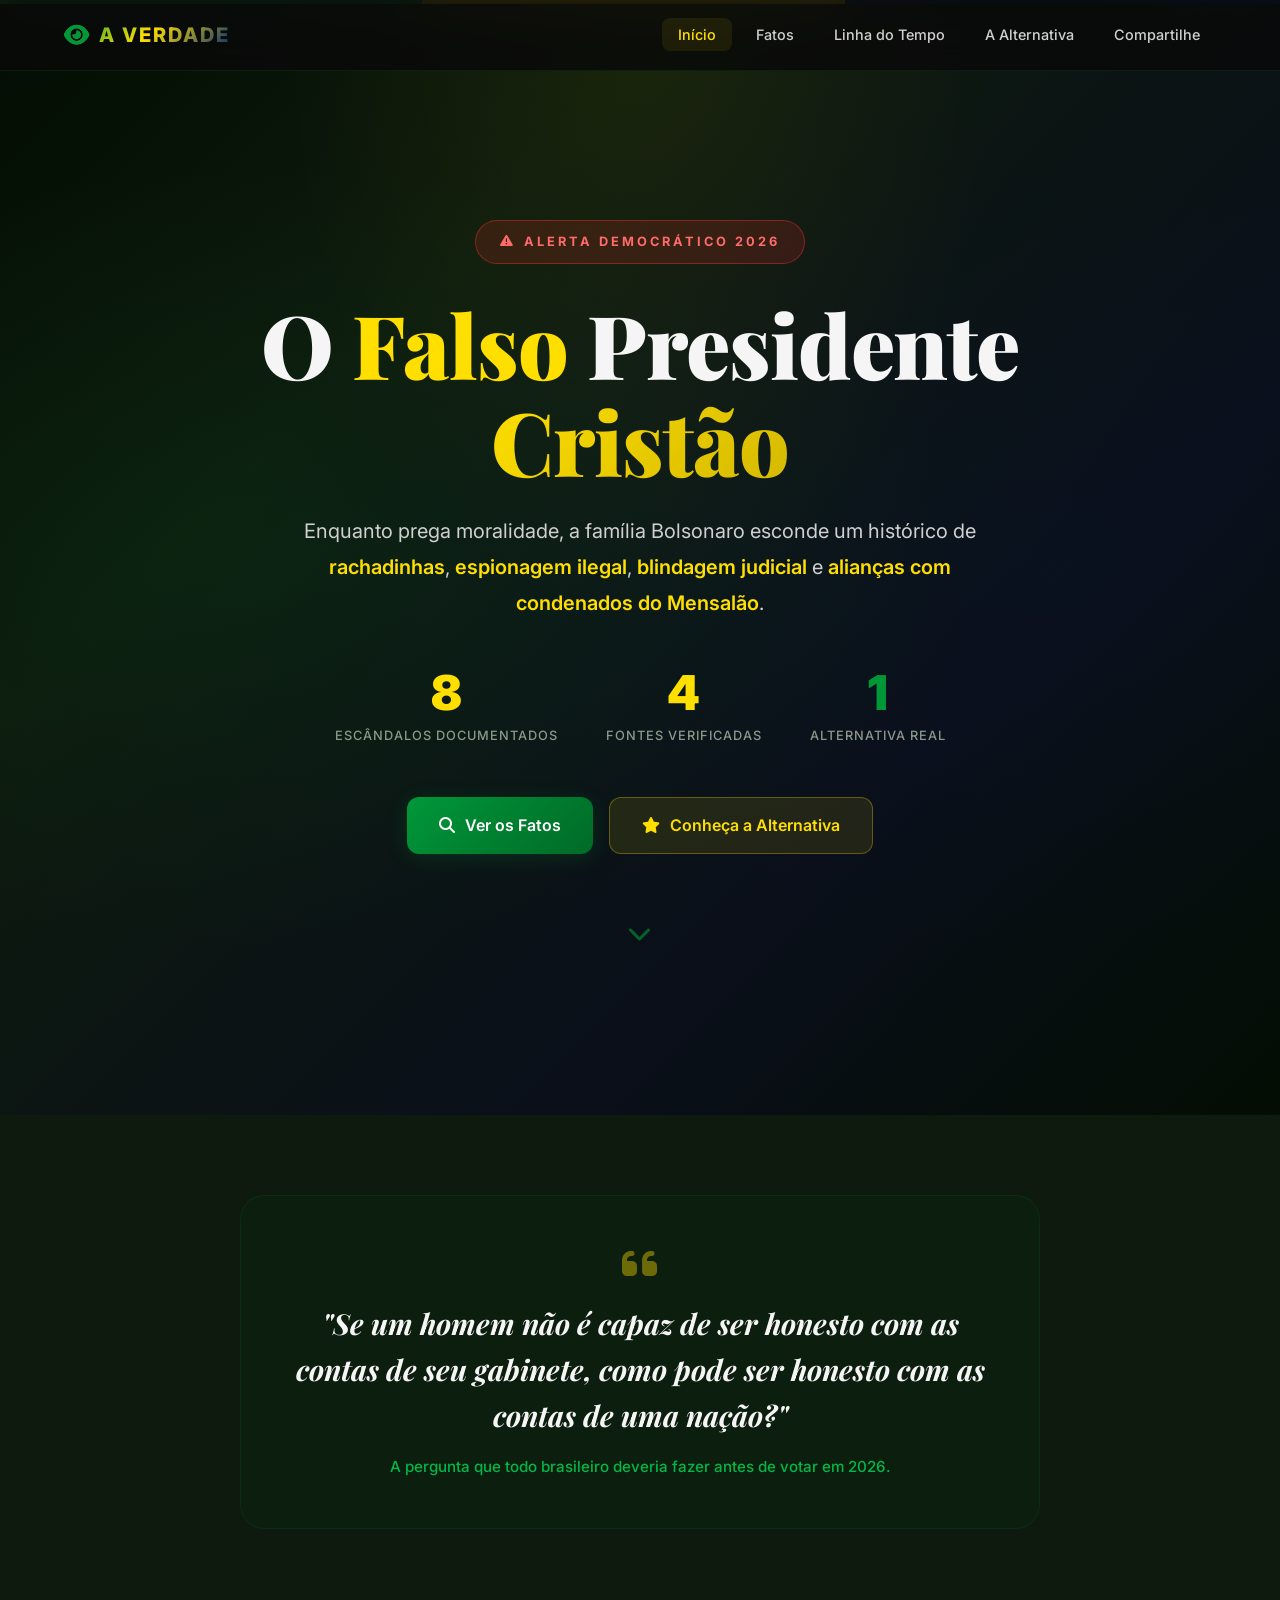
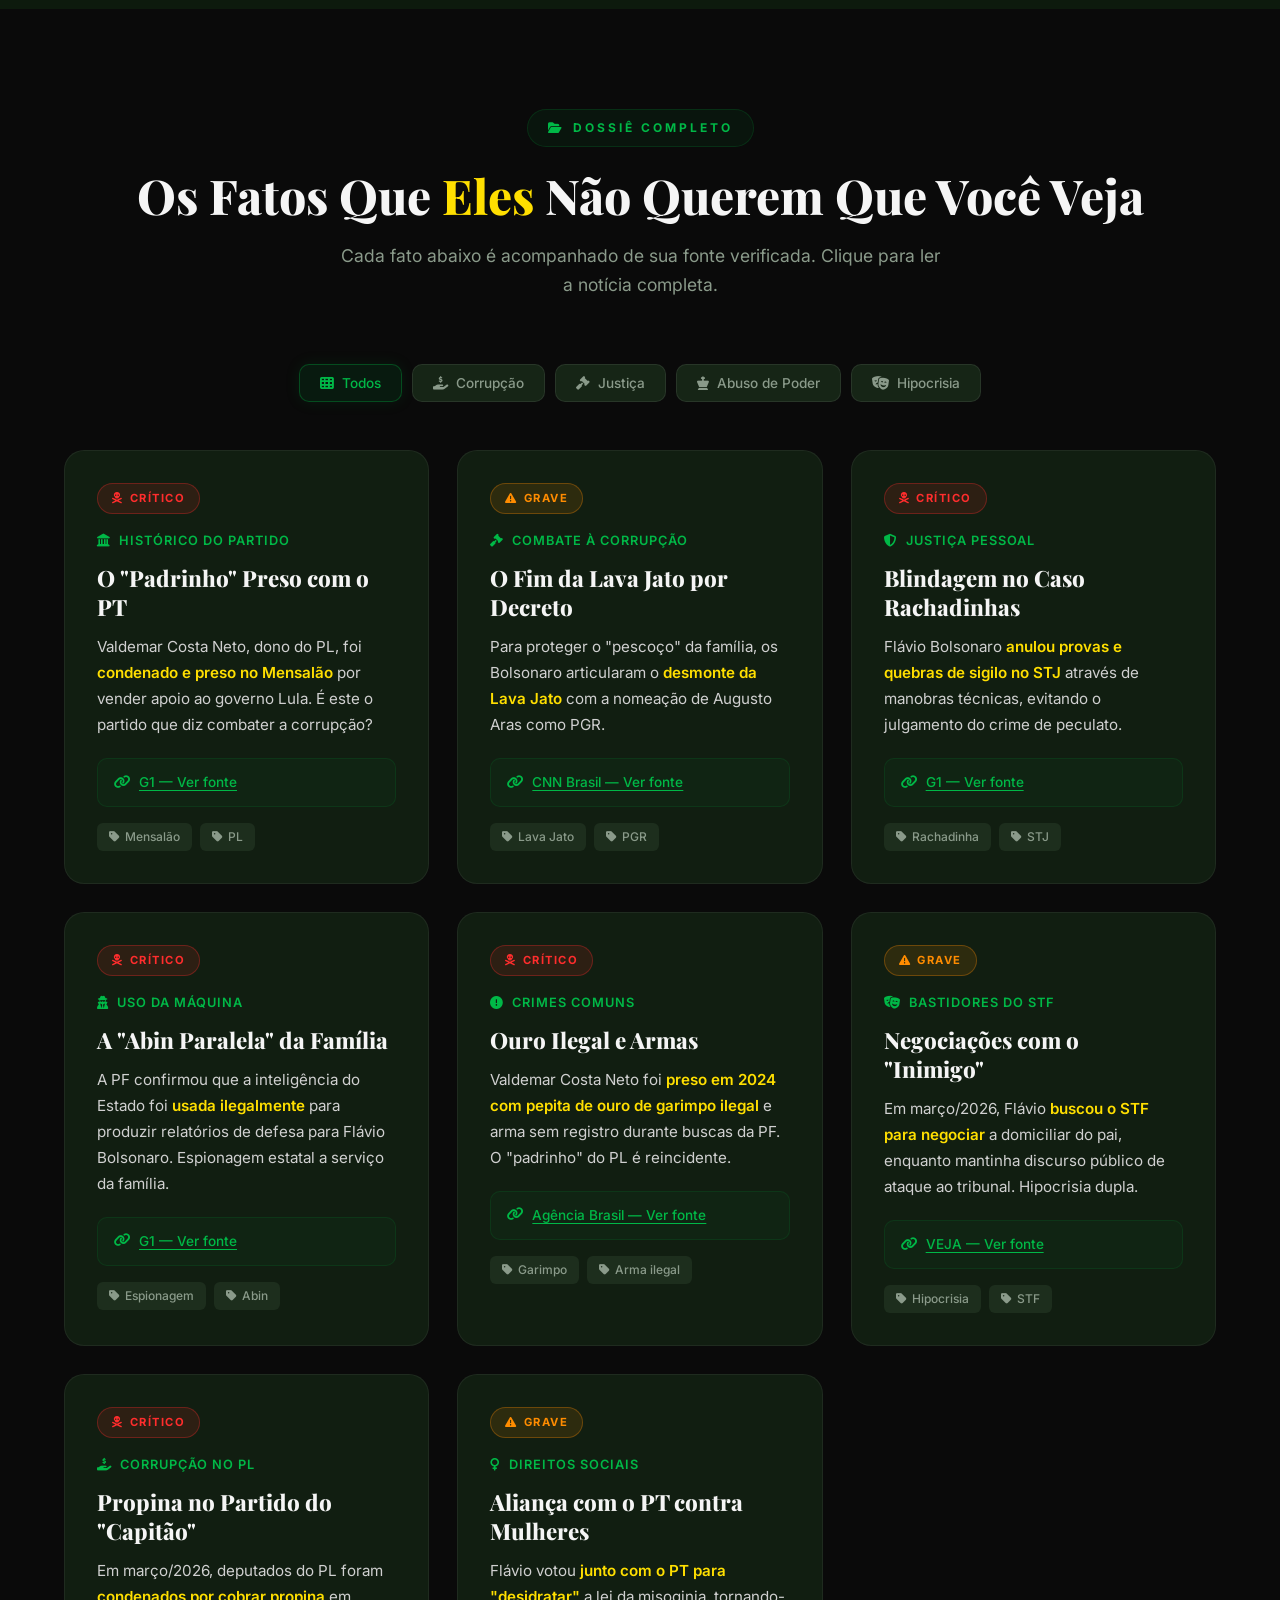
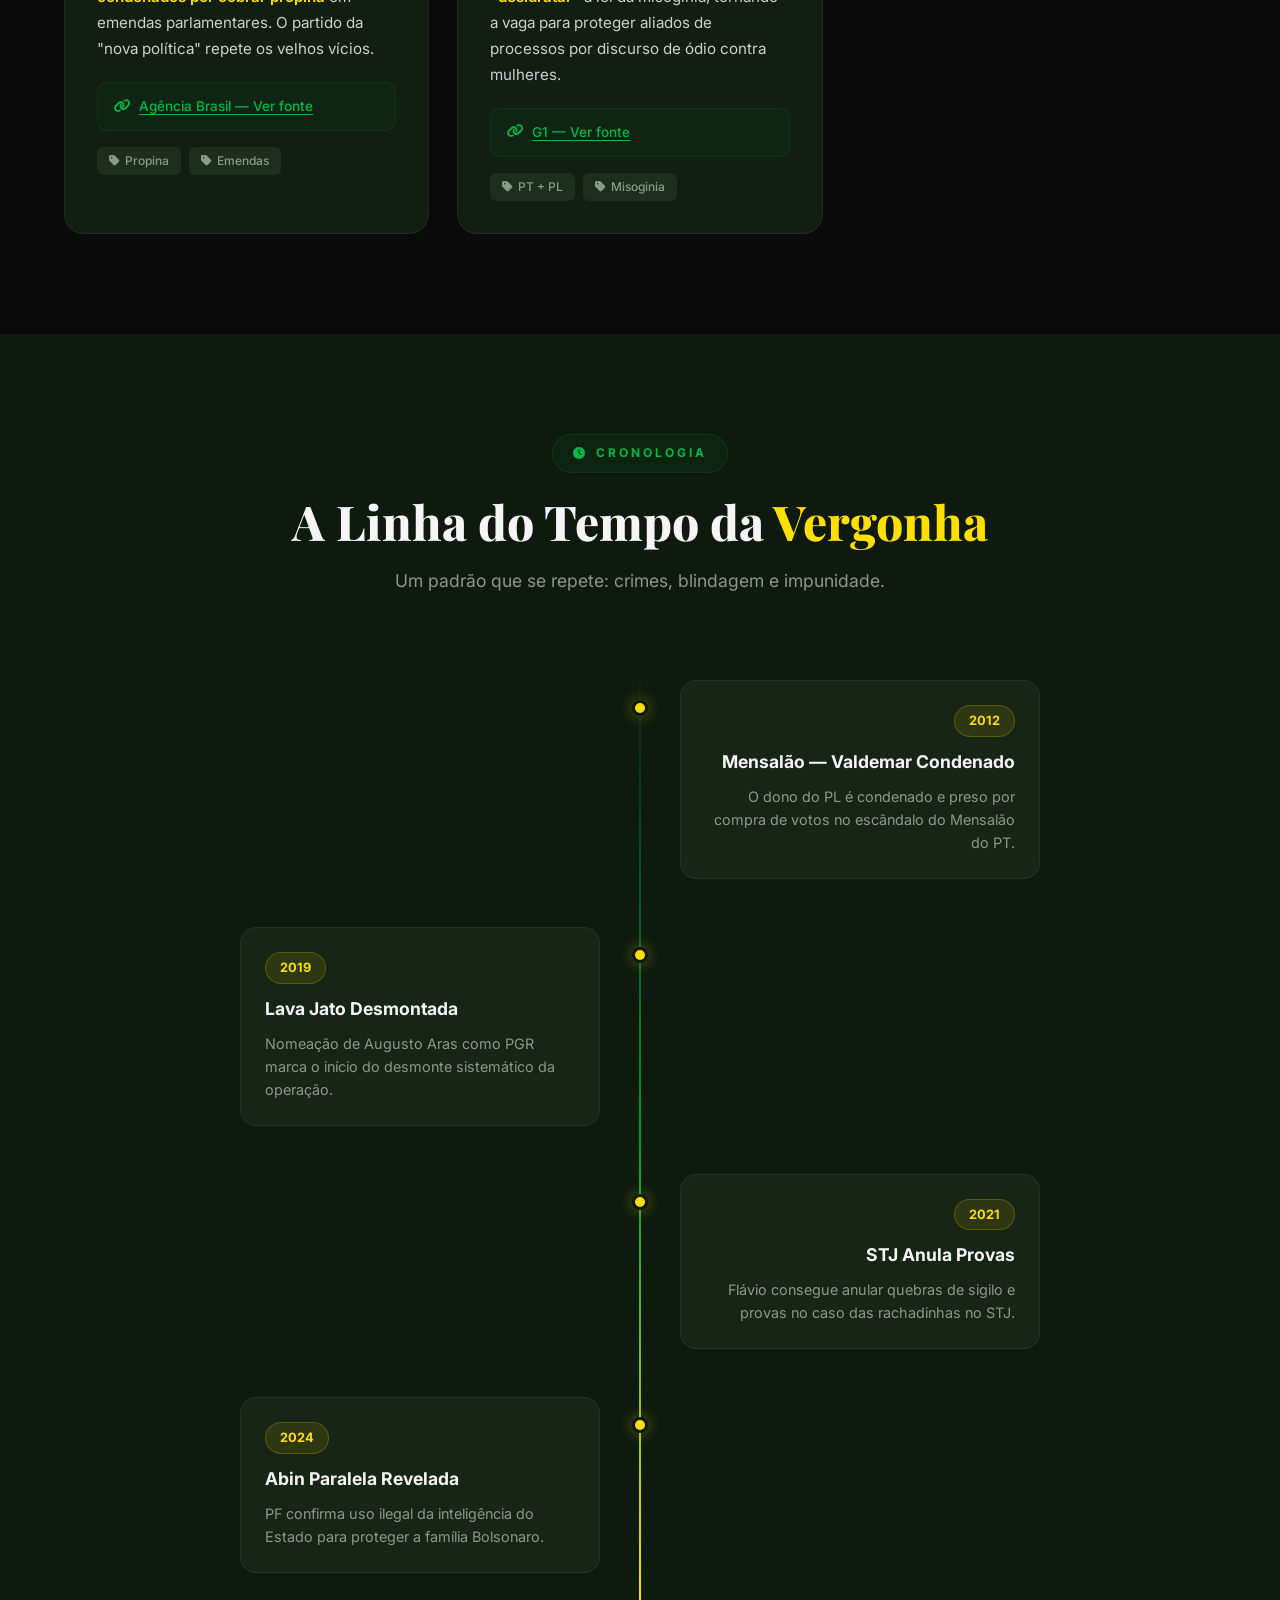
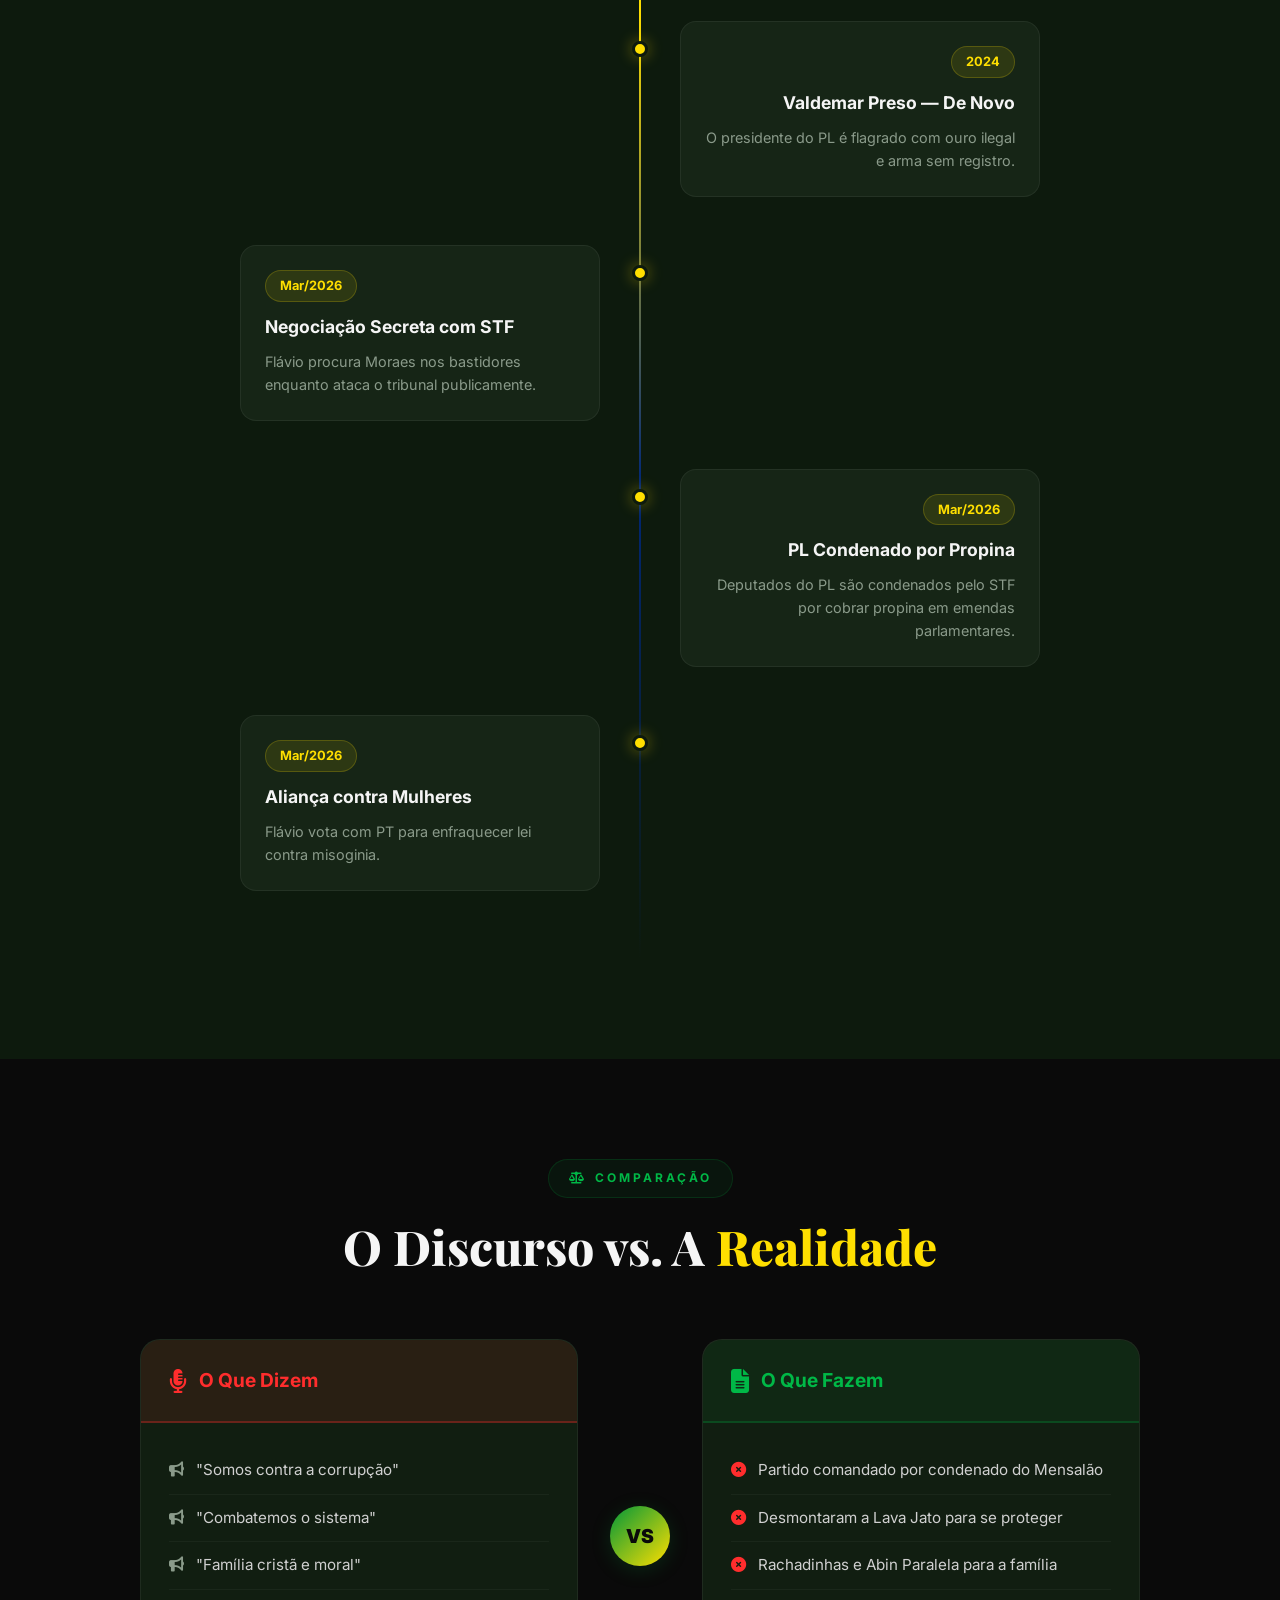
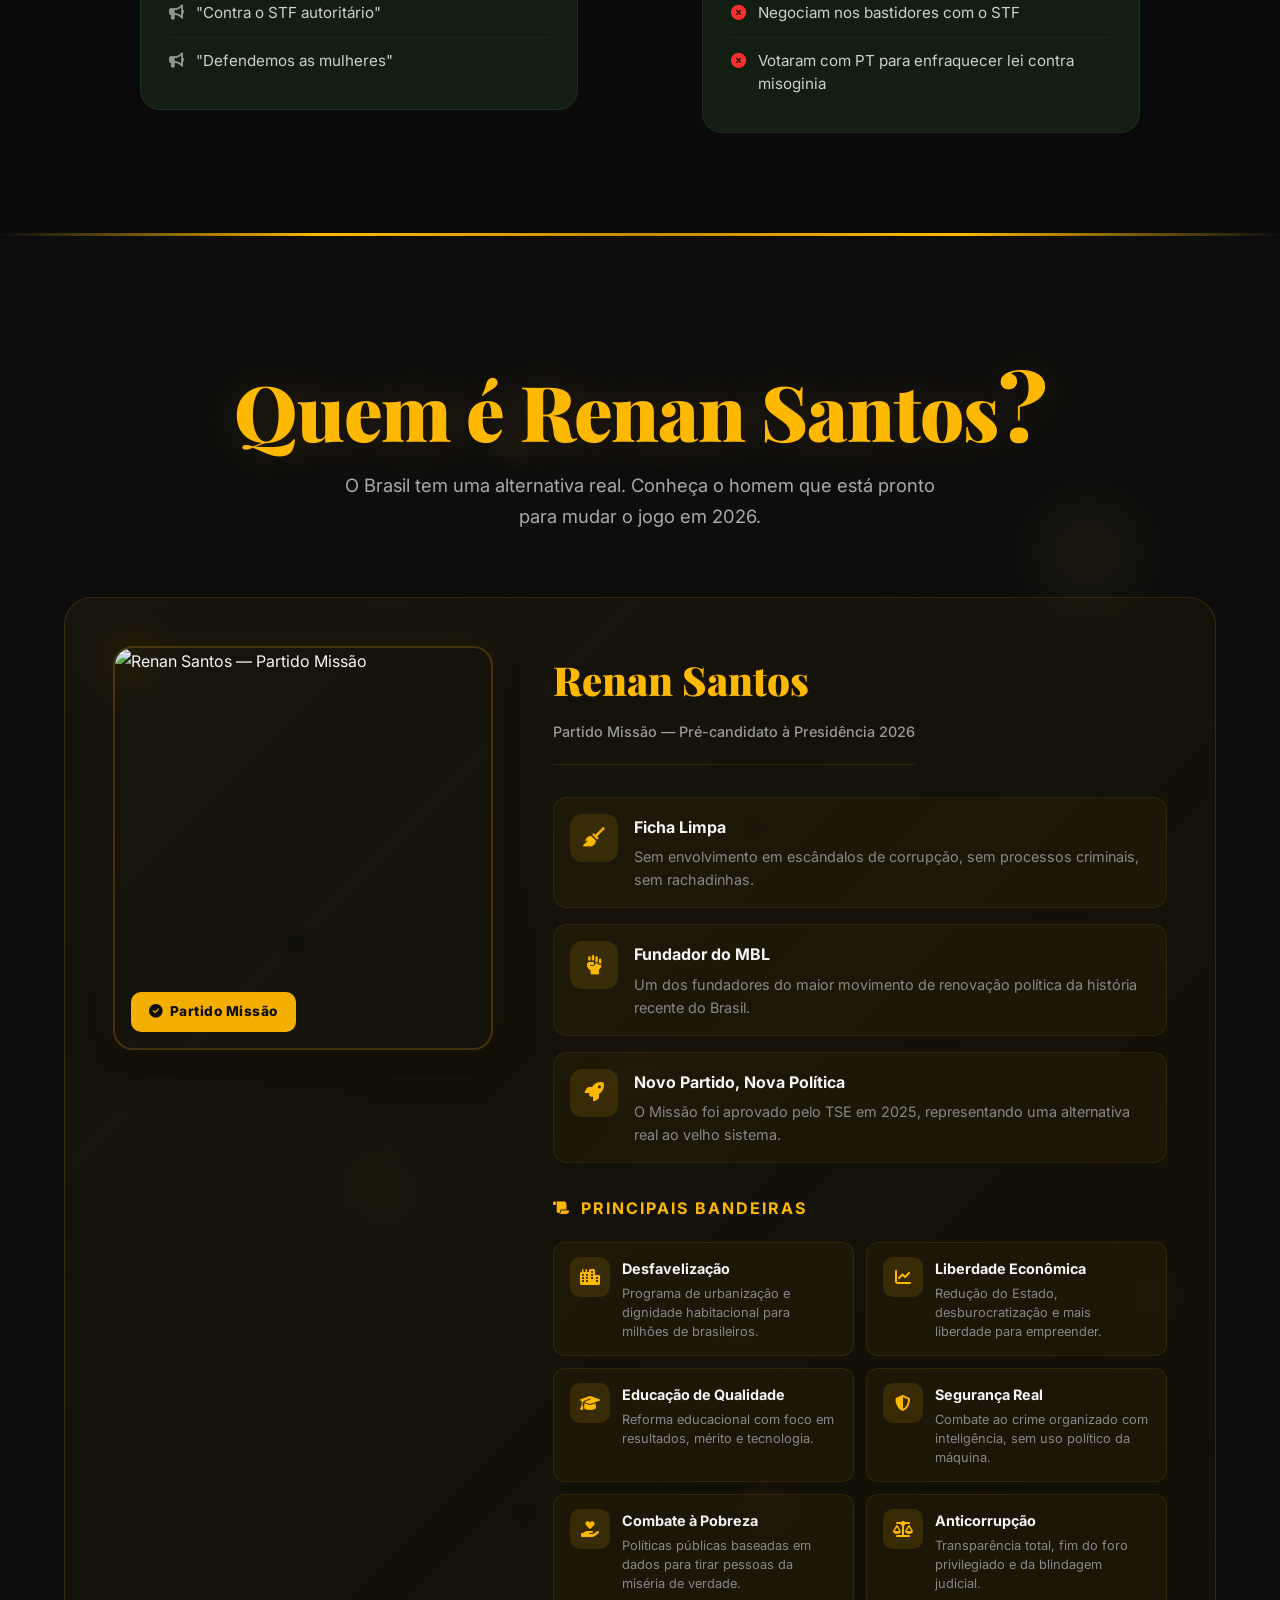
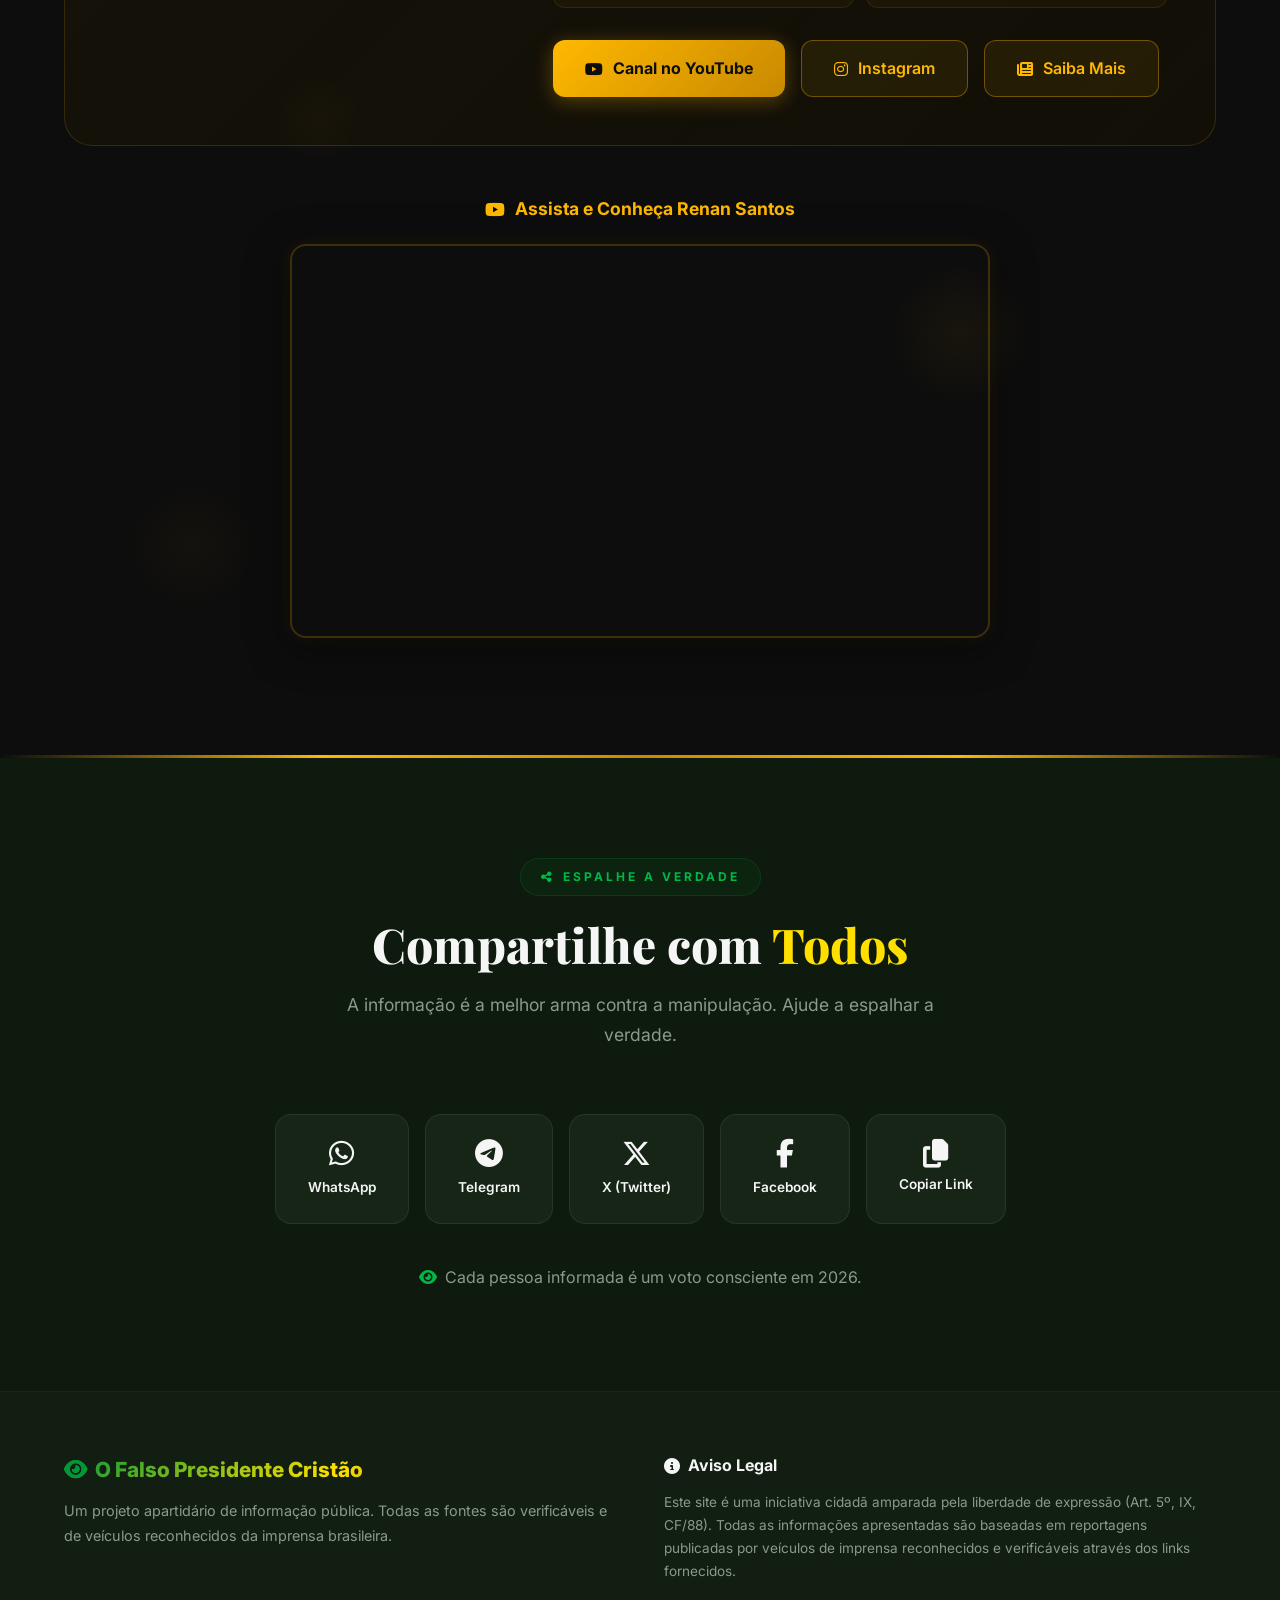
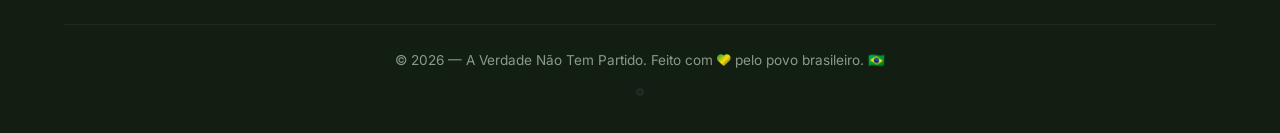
==== commit d24e910d: "feat adicinando admin" ====
--- a/index.html
+++ b/index.html
@@ -59,11 +59,11 @@
             </p>
             <div class="hero-stats">
                 <div class="stat-item" data-aos="fade-up" data-aos-delay="200">
-                    <span class="stat-number" data-count="8">0</span>
+                    <span class="stat-number" id="statEscandalos" data-count="0">0</span>
                     <span class="stat-label">Escândalos Documentados</span>
                 </div>
                 <div class="stat-item" data-aos="fade-up" data-aos-delay="400">
-                    <span class="stat-number" data-count="8">0</span>
+                    <span class="stat-number" id="statFontes" data-count="0">0</span>
                     <span class="stat-label">Fontes Verificadas</span>
                 </div>
                 <div class="stat-item" data-aos="fade-up" data-aos-delay="600">
@@ -127,209 +127,12 @@
                 </button>
             </div>
 
-            <!-- Cards de Notícias -->
-            <div class="news-grid">
-
-                <!-- Card 1 -->
-                <article class="news-card" data-category="corrupcao" data-aos="fade-up" data-aos-delay="100">
-                    <div class="card-severity severity-critical">
-                        <i class="fas fa-skull-crossbones"></i> CRÍTICO
-                    </div>
-                    <div class="card-category">
-                        <i class="fas fa-landmark"></i> Histórico do Partido
-                    </div>
-                    <h3 class="card-title">O "Padrinho" Preso com o PT</h3>
-                    <p class="card-body">
-                        Valdemar Costa Neto, dono do PL, foi <strong>condenado e preso no Mensalão</strong> 
-                        por vender apoio ao governo Lula. É este o partido que diz combater a corrupção?
-                    </p>
-                    <div class="card-evidence">
-                        <i class="fas fa-link"></i>
-                        <a href="https://g1.globo.com/politica/mensalao/noticia/2013/11/valdemar-costa-neto-se-entrega-a-policia-federal.html" target="_blank" rel="noopener">
-                            G1 — Valdemar se entrega à PF
-                        </a>
-                    </div>
-                    <div class="card-footer">
-                        <span class="card-tag"><i class="fas fa-balance-scale"></i> Mensalão</span>
-                        <span class="card-tag"><i class="fas fa-users"></i> PL</span>
-                    </div>
-                </article>
-
-                <!-- Card 2 -->
-                <article class="news-card" data-category="poder" data-aos="fade-up" data-aos-delay="200">
-                    <div class="card-severity severity-critical">
-                        <i class="fas fa-skull-crossbones"></i> CRÍTICO
-                    </div>
-                    <div class="card-category">
-                        <i class="fas fa-user-secret"></i> Uso da Máquina
-                    </div>
-                    <h3 class="card-title">A "Abin Paralela" da Família</h3>
-                    <p class="card-body">
-                        A PF confirmou que a inteligência do Estado foi <strong>usada ilegalmente</strong> 
-                        para produzir relatórios de defesa para Flávio Bolsonaro. Espionagem estatal a serviço da família.
-                    </p>
-                    <div class="card-evidence">
-                        <i class="fas fa-link"></i>
-                        <a href="https://g1.globo.com/politica/noticia/2024/01/25/abin-paralela-pf-confirma-relatorio-sobre-flavio-bolsonaro.ghtml" target="_blank" rel="noopener">
-                            G1 — Relatório da PF sobre Abin
-                        </a>
-                    </div>
-                    <div class="card-footer">
-                        <span class="card-tag"><i class="fas fa-eye-slash"></i> Espionagem</span>
-                        <span class="card-tag"><i class="fas fa-shield-alt"></i> Abin</span>
-                    </div>
-                </article>
-
-                <!-- Card 3 -->
-                <article class="news-card" data-category="justica" data-aos="fade-up" data-aos-delay="300">
-                    <div class="card-severity severity-high">
-                        <i class="fas fa-exclamation-triangle"></i> GRAVE
-                    </div>
-                    <div class="card-category">
-                        <i class="fas fa-gavel"></i> Combate à Corrupção
-                    </div>
-                    <h3 class="card-title">O Fim da Lava Jato por Decreto</h3>
-                    <p class="card-body">
-                        Para proteger o "pescoço" da família, os Bolsonaro articularam o 
-                        <strong>desmonte da Lava Jato</strong> com a nomeação de Augusto Aras como PGR.
-                    </p>
-                    <div class="card-evidence">
-                        <i class="fas fa-link"></i>
-                        <a href="https://www.cnnbrasil.com.br/politica/lava-jato-augusto-aras-fim-operacao/" target="_blank" rel="noopener">
-                            CNN — Fim da Lava Jato e Aras
-                        </a>
-                    </div>
-                    <div class="card-footer">
-                        <span class="card-tag"><i class="fas fa-water"></i> Lava Jato</span>
-                        <span class="card-tag"><i class="fas fa-user-tie"></i> PGR</span>
-                    </div>
-                </article>
-
-                <!-- Card 4 -->
-                <article class="news-card" data-category="justica" data-aos="fade-up" data-aos-delay="100">
-                    <div class="card-severity severity-critical">
-                        <i class="fas fa-skull-crossbones"></i> CRÍTICO
-                    </div>
-                    <div class="card-category">
-                        <i class="fas fa-shield-alt"></i> Justiça Pessoal
-                    </div>
-                    <h3 class="card-title">Blindagem no Caso Rachadinhas</h3>
-                    <p class="card-body">
-                        Flávio Bolsonaro <strong>anulou provas e quebras de sigilo no STJ</strong> 
-                        através de manobras técnicas, evitando o julgamento do crime de peculato.
-                    </p>
-                    <div class="card-evidence">
-                        <i class="fas fa-link"></i>
-                        <a href="https://g1.globo.com/politica/noticia/2021/06/stj-anula-quebra-de-sigilo-bancario-de-flavio-bolsonaro.ghtml" target="_blank" rel="noopener">
-                            G1 — STJ anula quebra de sigilo
-                        </a>
-                    </div>
-                    <div class="card-footer">
-                        <span class="card-tag"><i class="fas fa-money-bill-wave"></i> Rachadinha</span>
-                        <span class="card-tag"><i class="fas fa-gavel"></i> STJ</span>
-                    </div>
-                </article>
-
-                <!-- Card 5 -->
-                <article class="news-card" data-category="hipocrisia" data-aos="fade-up" data-aos-delay="200">
-                    <div class="card-severity severity-high">
-                        <i class="fas fa-exclamation-triangle"></i> GRAVE
-                    </div>
-                    <div class="card-category">
-                        <i class="fas fa-theater-masks"></i> Bastidores do STF
-                    </div>
-                    <h3 class="card-title">Negociações com o "Inimigo"</h3>
-                    <p class="card-body">
-                        Em março/2026, Flávio <strong>buscou o STF para negociar</strong> a domiciliar do pai, 
-                        enquanto mantinha discurso público de ataque ao tribunal. Hipocrisia dupla.
-                    </p>
-                    <div class="card-evidence">
-                        <i class="fas fa-link"></i>
-                        <a href="https://veja.abril.com.br/politica/flavio-bolsonaro-pedido-moraes-domiciliar" target="_blank" rel="noopener">
-                            VEJA — Pedido de Flávio a Moraes
-                        </a>
-                    </div>
-                    <div class="card-footer">
-                        <span class="card-tag"><i class="fas fa-masks-theater"></i> Hipocrisia</span>
-                        <span class="card-tag"><i class="fas fa-landmark"></i> STF</span>
-                    </div>
-                </article>
-
-                <!-- Card 6 -->
-                <article class="news-card" data-category="corrupcao" data-aos="fade-up" data-aos-delay="300">
-                    <div class="card-severity severity-critical">
-                        <i class="fas fa-skull-crossbones"></i> CRÍTICO
-                    </div>
-                    <div class="card-category">
-                        <i class="fas fa-hand-holding-usd"></i> Corrupção no PL
-                    </div>
-                    <h3 class="card-title">Propina no Partido do "Capitão"</h3>
-                    <p class="card-body">
-                        Em março/2026, deputados do PL (Josimar e outros) foram <strong>condenados por cobrar propina</strong> 
-                        em emendas parlamentares. O partido da "nova política" repete os velhos vícios.
-                    </p>
-                    <div class="card-evidence">
-                        <i class="fas fa-link"></i>
-                        <a href="https://agenciabrasil.ebc.com.br/politica/noticia/2026-03/stf-condena-deputados-pl-propina" target="_blank" rel="noopener">
-                            Agência Brasil — STF condena PL
-                        </a>
-                    </div>
-                    <div class="card-footer">
-                        <span class="card-tag"><i class="fas fa-money-bill-wave"></i> Propina</span>
-                        <span class="card-tag"><i class="fas fa-file-invoice-dollar"></i> Emendas</span>
-                    </div>
-                </article>
-
-                <!-- Card 7 -->
-                <article class="news-card" data-category="hipocrisia" data-aos="fade-up" data-aos-delay="100">
-                    <div class="card-severity severity-high">
-                        <i class="fas fa-exclamation-triangle"></i> GRAVE
-                    </div>
-                    <div class="card-category">
-                        <i class="fas fa-venus"></i> Direitos Sociais
-                    </div>
-                    <h3 class="card-title">Aliança com o PT contra Mulheres</h3>
-                    <p class="card-body">
-                        Flávio votou <strong>junto com o PT para "desidratar"</strong> a lei da misoginia, 
-                        tornando-a vaga para proteger aliados de processos por discurso de ódio contra mulheres.
-                    </p>
-                    <div class="card-evidence">
-                        <i class="fas fa-link"></i>
-                        <a href="https://g1.globo.com/politica/noticia/2026/03/senado-aprova-pl-misoginia-acordo.ghtml" target="_blank" rel="noopener">
-                            G1 — Senado aprova PL da Misoginia com acordo
-                        </a>
-                    </div>
-                    <div class="card-footer">
-                        <span class="card-tag"><i class="fas fa-handshake"></i> PT + PL</span>
-                        <span class="card-tag"><i class="fas fa-female"></i> Misoginia</span>
-                    </div>
-                </article>
-
-                <!-- Card 8 -->
-                <article class="news-card" data-category="corrupcao" data-aos="fade-up" data-aos-delay="200">
-                    <div class="card-severity severity-critical">
-                        <i class="fas fa-skull-crossbones"></i> CRÍTICO
-                    </div>
-                    <div class="card-category">
-                        <i class="fas fa-exclamation-circle"></i> Crimes Comuns
-                    </div>
-                    <h3 class="card-title">Ouro Ilegal e Armas</h3>
-                    <p class="card-body">
-                        Valdemar Costa Neto foi <strong>preso em 2024 com pepita de ouro de garimpo ilegal</strong> 
-                        e arma sem registro durante buscas da PF. O "padrinho" do PL é reincidente.
-                    </p>
-                    <div class="card-evidence">
-                        <i class="fas fa-link"></i>
-                        <a href="https://agenciabrasil.ebc.com.br/politica/noticia/2024/valdemar-costa-neto-preso-ouro-arma" target="_blank" rel="noopener">
-                            Agência Brasil — Valdemar é preso
-                        </a>
-                    </div>
-                    <div class="card-footer">
-                        <span class="card-tag"><i class="fas fa-gem"></i> Garimpo</span>
-                        <span class="card-tag"><i class="fas fa-gun"></i> Arma ilegal</span>
-                    </div>
-                </article>
-
+            <!-- Cards de Notícias (carregados dinamicamente via API) -->
+            <div class="news-grid" id="newsGrid">
+                <div class="loading-placeholder" style="grid-column: 1/-1; text-align:center; padding:60px; color:#8A9A8A;">
+                    <i class="fas fa-spinner fa-spin" style="font-size:2rem; margin-bottom:12px; display:block; color:var(--brasil-green);"></i>
+                    Carregando notícias...
+                </div>
             </div>
         </div>
     </section>
@@ -343,70 +146,10 @@
                 <p class="section-desc">Um padrão que se repete: crimes, blindagem e impunidade.</p>
             </div>
 
-            <div class="timeline">
-                <div class="timeline-item" data-aos="fade-right">
-                    <div class="timeline-marker"></div>
-                    <div class="timeline-content">
-                        <span class="timeline-date">2012</span>
-                        <h4>Mensalão — Valdemar Condenado</h4>
-                        <p>O dono do PL é condenado e preso por compra de votos no escândalo do Mensalão do PT.</p>
-                    </div>
-                </div>
-                <div class="timeline-item" data-aos="fade-left">
-                    <div class="timeline-marker"></div>
-                    <div class="timeline-content">
-                        <span class="timeline-date">2018</span>
-                        <h4>Rachadinhas — O Escândalo Estourado</h4>
-                        <p>Relatório do COAF revela movimentações suspeitas de Queiroz, ex-assessor de Flávio Bolsonaro.</p>
-                    </div>
-                </div>
-                <div class="timeline-item" data-aos="fade-right">
-                    <div class="timeline-marker"></div>
-                    <div class="timeline-content">
-                        <span class="timeline-date">2019</span>
-                        <h4>Lava Jato Desmontada</h4>
-                        <p>Nomeação de Augusto Aras como PGR marca o início do desmonte sistemático da operação.</p>
-                    </div>
-                </div>
-                <div class="timeline-item" data-aos="fade-left">
-                    <div class="timeline-marker"></div>
-                    <div class="timeline-content">
-                        <span class="timeline-date">2021</span>
-                        <h4>STJ Anula Provas</h4>
-                        <p>Flávio consegue anular quebras de sigilo e provas no caso das rachadinhas no STJ.</p>
-                    </div>
-                </div>
-                <div class="timeline-item" data-aos="fade-right">
-                    <div class="timeline-marker"></div>
-                    <div class="timeline-content">
-                        <span class="timeline-date">2024</span>
-                        <h4>Abin Paralela Revelada</h4>
-                        <p>PF confirma uso ilegal da inteligência do Estado para proteger a família Bolsonaro.</p>
-                    </div>
-                </div>
-                <div class="timeline-item" data-aos="fade-left">
-                    <div class="timeline-marker"></div>
-                    <div class="timeline-content">
-                        <span class="timeline-date">2024</span>
-                        <h4>Valdemar Preso — De Novo</h4>
-                        <p>O presidente do PL é flagrado com ouro ilegal e arma sem registro.</p>
-                    </div>
-                </div>
-                <div class="timeline-item" data-aos="fade-right">
-                    <div class="timeline-marker"></div>
-                    <div class="timeline-content">
-                        <span class="timeline-date">Mar/2026</span>
-                        <h4>Negociação Secreta com STF</h4>
-                        <p>Flávio procura Moraes nos bastidores enquanto ataca o tribunal publicamente.</p>
-                    </div>
-                </div>
-                <div class="timeline-item" data-aos="fade-left">
-                    <div class="timeline-marker"></div>
-                    <div class="timeline-content">
-                        <span class="timeline-date">Mar/2026</span>
-                        <h4>PL Condenado por Propina</h4>
-                        <p>Deputados do PL são condenados pelo STF por cobrar propina em emendas parlamentares.</p>
-                    </div>
+            <!-- Timeline (carregada dinamicamente via API) -->
+            <div class="timeline" id="timelineContainer">
+                <div style="text-align:center; padding:40px; color:#8A9A8A;">
+                    <i class="fas fa-spinner fa-spin"></i> Carregando timeline...
                 </div>
             </div>
         </div>
@@ -638,6 +381,7 @@
             </div>
             <div class="footer-bottom">
                 <p>&copy; 2026 — A Verdade Não Tem Partido. Feito com <i class="fas fa-heart heart-brasil"></i> pelo povo brasileiro. 🇧🇷</p>
+                <p style="margin-top:8px;"><a href="admin.html" style="color:#333; font-size:0.7rem; text-decoration:none;">⚙</a></p>
             </div>
         </div>
     </footer>
@@ -649,6 +393,7 @@
 
     <!-- AOS -->
     <script src="https://cdn.jsdelivr.net/npm/aos@2.3.4/dist/aos.js"></script>
+    <script src="js/dados.js"></script>
     <script src="js/main.js"></script>
 </body>
 </html>
